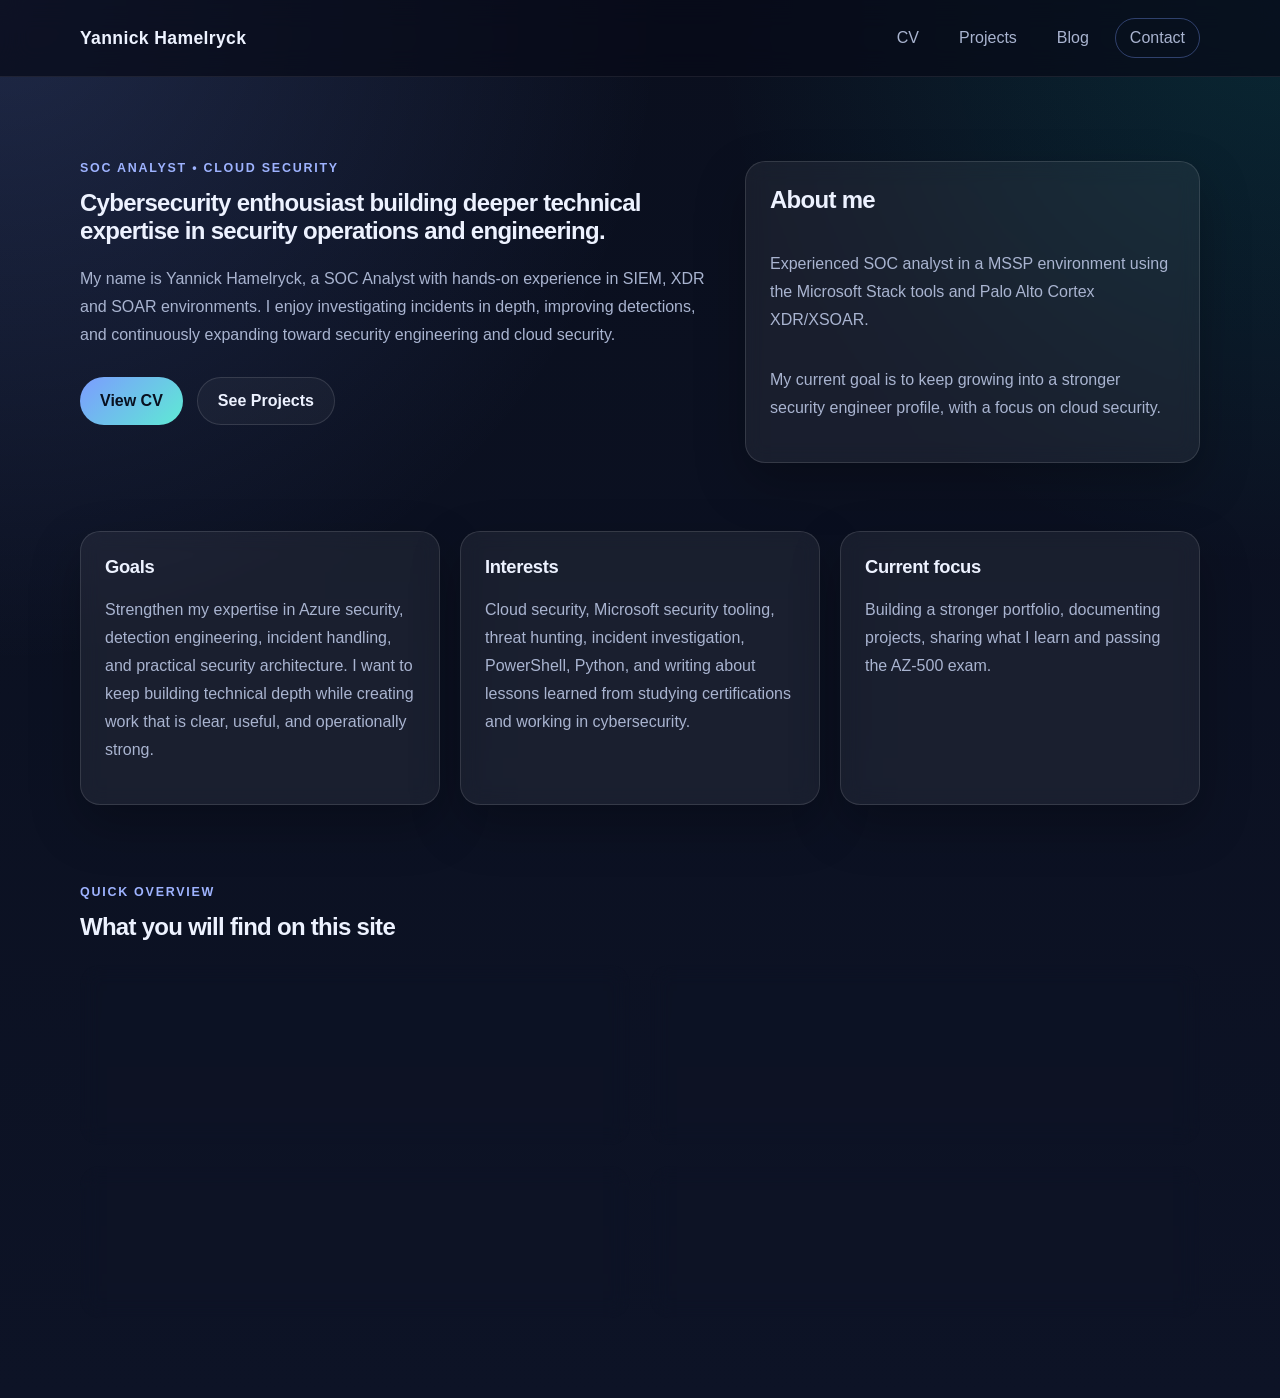
==== index.html @ 706dc0a4 "initial local portfolio version" ====
<!DOCTYPE html>
<html lang="en">
<head>
  <meta charset="UTF-8" />
  <meta name="viewport" content="width=device-width, initial-scale=1.0" />
  <title>Yannick Hamelryck | Cybersecurity Portfolio</title>
  <meta
    name="description"
    content="Portfolio website of Yannick Hamelryck - SOC Analyst focused on security engineering, cloud security, detection engineering and continuous growth in cybersecurity."
  />
  <link rel="stylesheet" href="style.css" />
  <link rel="apple-touch-icon" sizes="180x180" href="/apple-touch-icon.png">
  <link rel="icon" type="image/png" sizes="32x32" href="/favicon-32x32.png">
  <link rel="icon" type="image/png" sizes="16x16" href="/favicon-16x16.png">
  <link rel="manifest" href="/site.webmanifest">
</head>
<body>
  <header class="site-header">
    <div class="container nav-container">
      <a href="index.html" class="logo">Yannick Hamelryck</a>
      <nav class="nav">
        <a href="cv.html">CV</a>
        <a href="projects.html">Projects</a>
        <a href="blog.html">Blog</a>
        <a href="contact.html" class="nav-button">Contact</a>
      </nav>
    </div>
  </header>

  <main>
    <section class="hero">
      <div class="container hero-grid">
        <div>
          <p class="eyebrow">SOC Analyst • Cloud Security </p>
          <h2>Cybersecurity enthousiast building deeper technical expertise in security operations and engineering.</h2>
          <p class="hero-text">
            My name is Yannick Hamelryck, a SOC Analyst with hands-on experience in SIEM, XDR and SOAR environments.
            I enjoy investigating incidents in depth, improving detections, and continuously expanding toward
            security engineering and cloud security.
          </p>
          <div class="hero-actions">
            <a href="cv.html" class="btn btn-primary">View CV</a>
            <a href="projects.html" class="btn btn-secondary">See Projects</a>
          </div>
        </div>

        <div class="card intro-card">
          <h2>About me</h2>
          <p>
            Experienced SOC analyst in a MSSP environment using the Microsoft Stack tools and Palo Alto Cortex XDR/XSOAR.
          </p>
          <p>
            My current goal is to keep growing into a stronger security engineer profile, with a focus on
            cloud security.
          </p>
        </div>
      </div>
    </section>

    <section class="section">
      <div class="container section-grid">
        <article class="card">
          <h3>Goals</h3>
          <p>
            Strengthen my expertise in Azure security, detection engineering, incident handling,
            and practical security architecture. I want to keep building technical depth while creating work
            that is clear, useful, and operationally strong.
          </p>
        </article>

        <article class="card">
          <h3>Interests</h3>
          <p>
            Cloud security, Microsoft security tooling, threat hunting, incident investigation,
            PowerShell, Python, and writing about lessons learned from studying
            certifications and working in cybersecurity.
          </p>
        </article>

        <article class="card">
          <h3>Current focus</h3>
          <p>
            Building a stronger portfolio, documenting projects, sharing what I learn and passing the AZ-500 exam.
          </p>
        </article>
      </div>
    </section>

    <section class="section section-alt">
      <div class="container">
        <div class="section-heading">
          <p class="eyebrow">Quick overview</p>
          <h2>What you will find on this site</h2>
        </div>

        <div class="feature-grid">
          <article class="card">
            <h3>CV</h3>
            <p>Download my resume in PDF format and get a compact overview of my profile, experience and certifications.</p>
            <a href="cv.html" class="text-link">Open CV</a>
          </article>

          <article class="card">
            <h3>Projects</h3>
            <p>Read what I am working on or what I have finished and which technical topics I am actively exploring.</p>
            <a href="projects.html" class="text-link">Open Projects</a>
          </article>

          <article class="card">
            <h3>Blog</h3>
            <p>Short write-ups about certifications and Intrests.</p>
            <a href="blog.html" class="text-link">Open Blog</a>
          </article>

          <article class="card">
            <h3>Contact</h3>
            <p>Send a message for professional contact or networking.</p>
            <a href="contact.html" class="text-link">Open Contact</a>
          </article>
        </div>
      </div>
    </section>
  </main>
</body>
</html>
---- style.css ----
:root {
  --bg: #0b1020;
  --bg-soft: #121a30;
  --surface: rgba(255, 255, 255, 0.06);
  --surface-strong: rgba(255, 255, 255, 0.1);
  --border: rgba(255, 255, 255, 0.12);
  --text: #edf2ff;
  --muted: #a9b4d0;
  --accent: #7c9cff;
  --accent-strong: #9eb3ff;
  --shadow: 0 20px 50px rgba(0, 0, 0, 0.25);
  --radius: 20px;
  --max-width: 1120px;
}

* {
  box-sizing: border-box;
}

html {
  scroll-behavior: smooth;
}

body {
  margin: 0;
  font-family: Inter, Segoe UI, Arial, sans-serif;
  color: var(--text);
  background:
    radial-gradient(circle at top left, rgba(124, 156, 255, 0.18), transparent 35%),
    radial-gradient(circle at top right, rgba(0, 214, 201, 0.12), transparent 30%),
    linear-gradient(180deg, #0a0f1e 0%, #0d1326 100%);
  min-height: 100vh;
}

a {
  color: inherit;
  text-decoration: none;
}

.container {
  width: min(var(--max-width), calc(100% - 40px));
  margin: 0 auto;
}

.narrow {
  width: min(860px, calc(100% - 40px));
  margin: 0 auto;
}

.site-header {
  position: sticky;
  top: 0;
  z-index: 100;
  backdrop-filter: blur(14px);
  background: rgba(7, 11, 24, 0.72);
  border-bottom: 1px solid rgba(255, 255, 255, 0.08);
}

.nav-container {
  display: flex;
  align-items: center;
  justify-content: space-between;
  min-height: 76px;
  gap: 20px;
}

.logo {
  font-size: 1.1rem;
  font-weight: 700;
  letter-spacing: 0.02em;
}

.nav {
  display: flex;
  align-items: center;
  gap: 12px;
  flex-wrap: wrap;
}

.nav a {
  color: var(--muted);
  padding: 10px 14px;
  border-radius: 999px;
  transition: 0.2s ease;
}

.nav a:hover,
.nav a.active {
  color: var(--text);
  background: rgba(255, 255, 255, 0.08);
}

.nav-button {
  border: 1px solid rgba(124, 156, 255, 0.35);
}

.hero,
.page-hero {
  padding: 84px 0 56px;
}

.hero-grid {
  display: grid;
  grid-template-columns: 1.4fr 1fr;
  gap: 28px;
  align-items: stretch;
}

.eyebrow {
  color: var(--accent-strong);
  text-transform: uppercase;
  letter-spacing: 0.14em;
  font-size: 0.78rem;
  font-weight: 700;
  margin: 0 0 14px;
}

h1 {
  font-size: clamp(2.4rem, 5vw, 4.5rem);
  line-height: 1.06;
  margin: 0 0 20px;
  letter-spacing: -0.04em;
  max-width: 14ch;
}

h2 {
  margin-top: 0;
  font-size: 1.5rem;
  letter-spacing: -0.03em;
}

h3 {
  margin-top: 0;
  font-size: 1.15rem;
  letter-spacing: -0.02em;
}

.hero-text,
.page-text,
.card p,
.blog-post p,
.contact-note p {
  color: var(--muted);
  line-height: 1.75;
  font-size: 1rem;
}

.hero-actions {
  display: flex;
  gap: 14px;
  margin-top: 28px;
  flex-wrap: wrap;
}

.btn {
  display: inline-flex;
  align-items: center;
  justify-content: center;
  min-height: 48px;
  padding: 0 20px;
  border-radius: 999px;
  font-weight: 700;
  transition: transform 0.2s ease, opacity 0.2s ease, background 0.2s ease;
}

.btn:hover {
  transform: translateY(-1px);
}

.btn-primary {
  background: linear-gradient(135deg, var(--accent), #5eead4);
  color: #08101f;
}

.btn-secondary {
  border: 1px solid var(--border);
  background: rgba(255, 255, 255, 0.04);
  color: var(--text);
}

.section {
  padding: 12px 0 56px;
}

.section-alt {
  padding-top: 24px;
  padding-bottom: 80px;
}

.section-heading {
  margin-bottom: 24px;
}

.section-grid,
.feature-grid,
.blog-list {
  display: grid;
  gap: 20px;
}

.section-grid {
  grid-template-columns: repeat(3, 1fr);
}

.single-column {
  grid-template-columns: 1fr;
}

.feature-grid {
  grid-template-columns: repeat(2, 1fr);
}

.blog-list {
  grid-template-columns: 1fr;
}

.card {
  background: var(--surface);
  border: 1px solid var(--border);
  border-radius: var(--radius);
  padding: 24px;
  box-shadow: var(--shadow);
  backdrop-filter: blur(10px);
}

.intro-card {
  display: flex;
  flex-direction: column;
  justify-content: center;
}

.text-link {
  color: var(--accent-strong);
  font-weight: 600;
}

.cv-card,
.writing-card,
.contact-note {
  margin-top: 22px;
}

.post-label {
  margin: 0 0 10px;
  font-size: 0.75rem;
  font-weight: 700;
  text-transform: uppercase;
  letter-spacing: 0.12em;
  color: var(--accent-strong);
}

.contact-form {
  margin-top: 24px;
  display: grid;
  gap: 18px;
  background: var(--surface);
  border: 1px solid var(--border);
  border-radius: var(--radius);
  padding: 24px;
  box-shadow: var(--shadow);
}

.form-group {
  display: grid;
  gap: 8px;
}

label {
  font-weight: 600;
  color: var(--text);
}

input,
textarea {
  width: 100%;
  border: 1px solid var(--border);
  border-radius: 14px;
  padding: 14px 16px;
  font: inherit;
  color: var(--text);
  background: rgba(255, 255, 255, 0.05);
  outline: none;
}

input:focus,
textarea:focus {
  border-color: rgba(124, 156, 255, 0.75);
  box-shadow: 0 0 0 4px rgba(124, 156, 255, 0.12);
}

.page-main {
  padding-bottom: 60px;
}

@media (max-width: 900px) {
  .hero-grid,
  .section-grid,
  .feature-grid {
    grid-template-columns: 1fr;
  }

  .nav-container {
    align-items: flex-start;
    padding: 16px 0;
    flex-direction: column;
  }

  h1 {
    max-width: none;
  }
}

@media (max-width: 560px) {
  .container,
  .narrow {
    width: min(100% - 24px, var(--max-width));
  }

  .hero,
  .page-hero {
    padding-top: 60px;
  }

  .card,
  .contact-form {
    padding: 20px;
  }

  .nav {
    gap: 8px;
  }

  .nav a {
    padding: 9px 12px;
  }
}
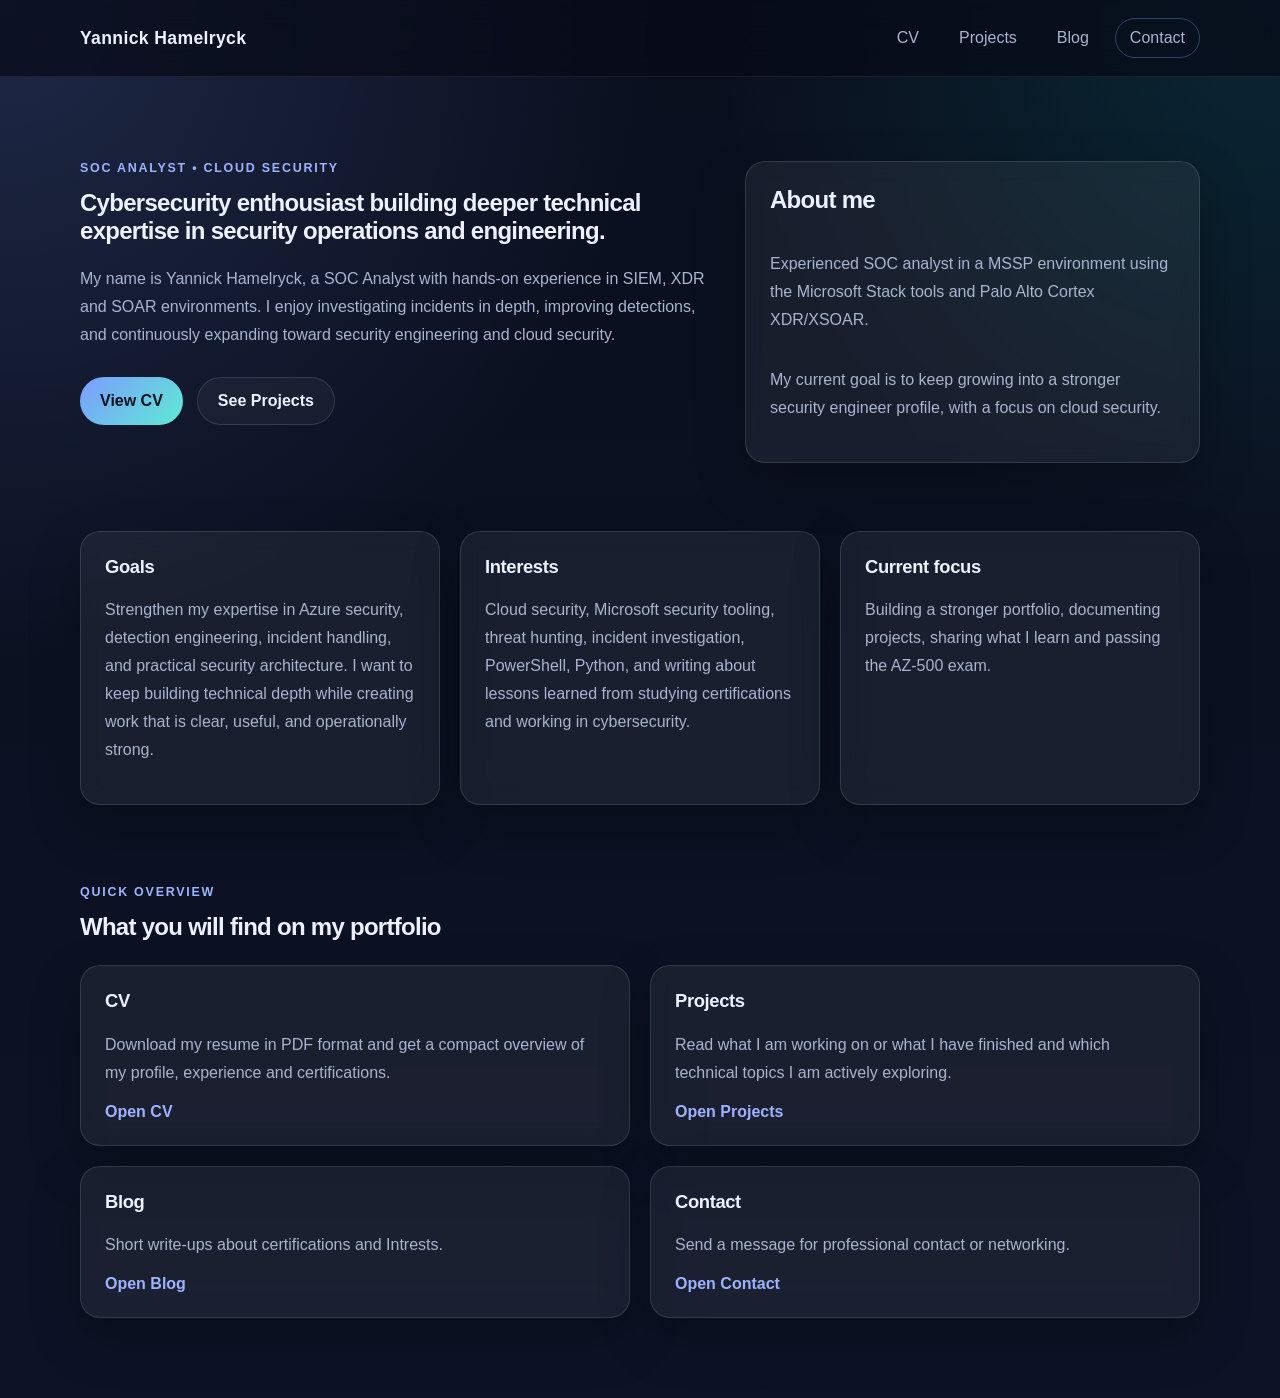
==== commit 36c32b69: "spelling mistakes" ====
--- a/index.html
+++ b/index.html
@@ -90,7 +90,7 @@
       <div class="container">
         <div class="section-heading">
           <p class="eyebrow">Quick overview</p>
-          <h2>What you will find on this site</h2>
+          <h2>What you will find on my portfolio</h2>
         </div>
 
         <div class="feature-grid">
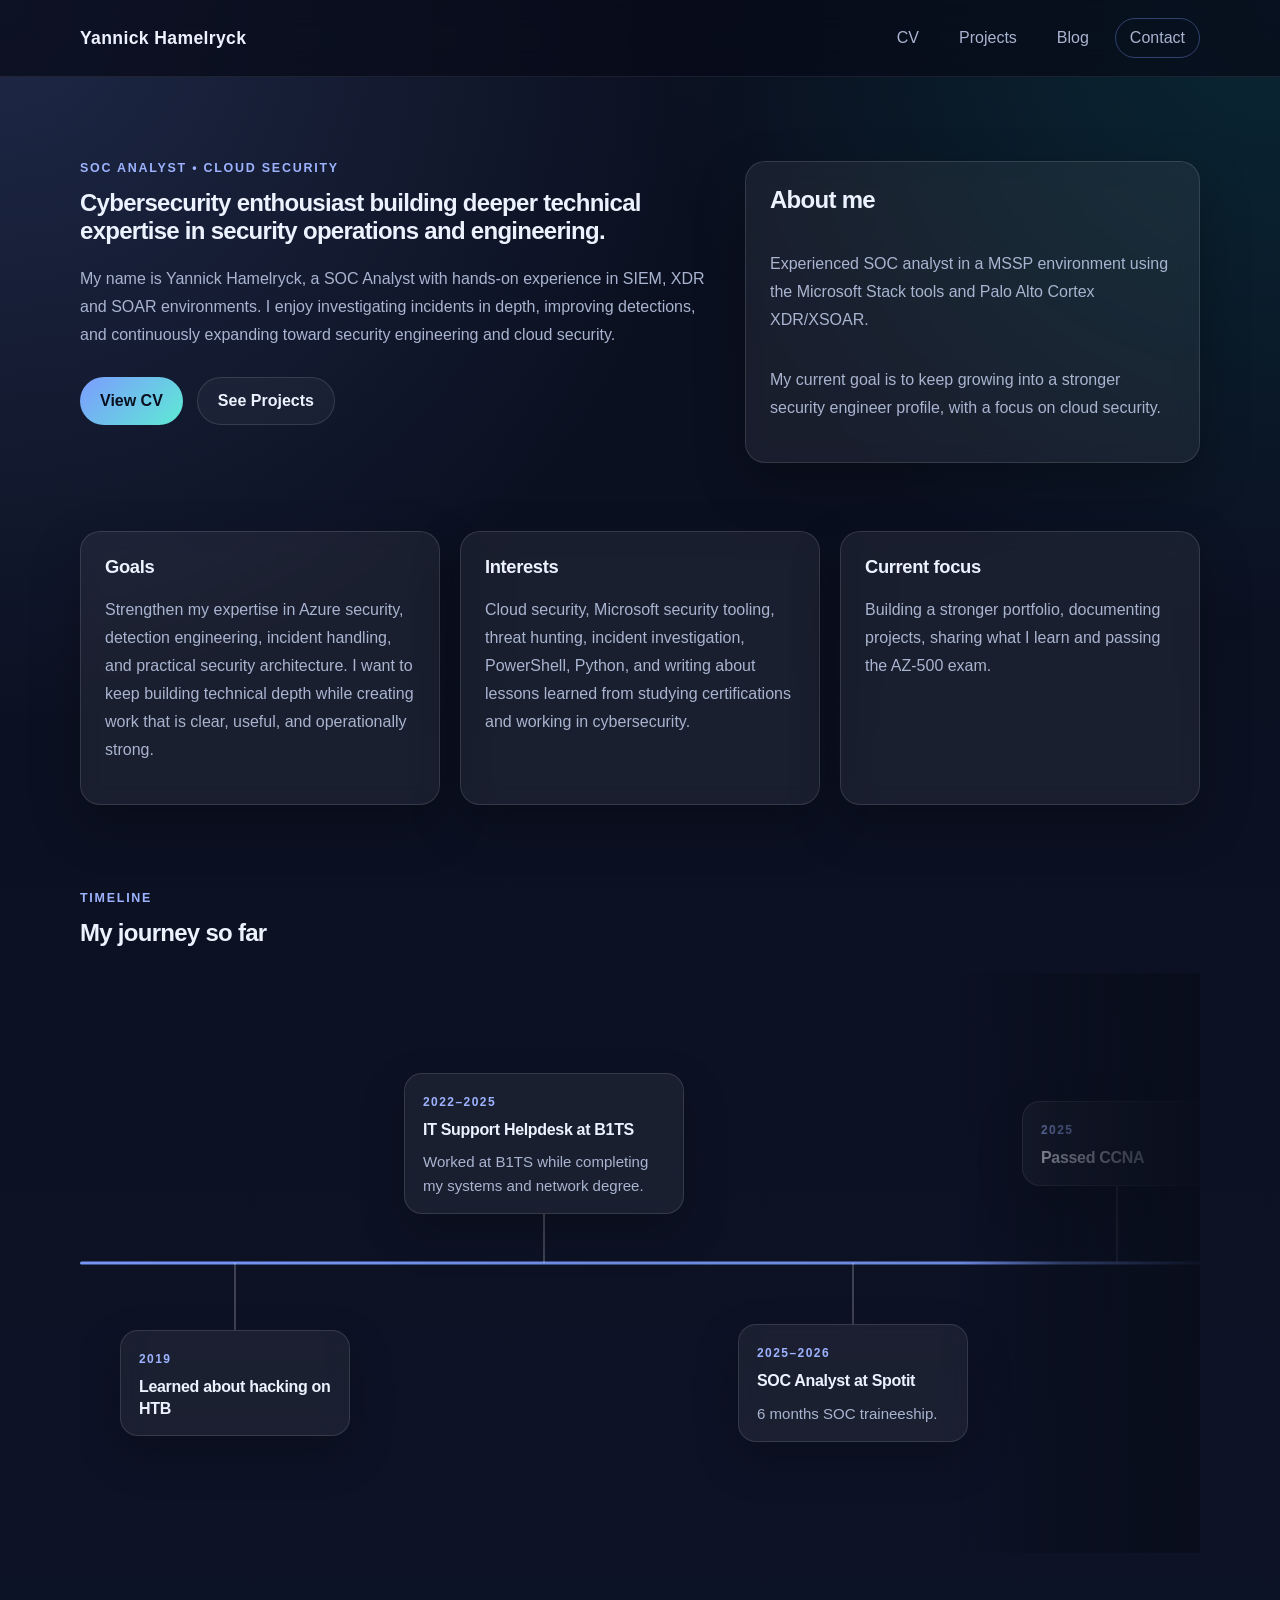
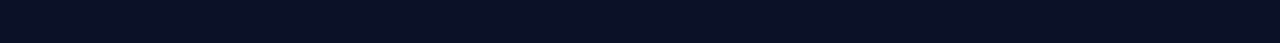
==== commit f1f79b8f: "Added timeline + modified Python script" ====
--- a/index.html
+++ b/index.html
@@ -14,6 +14,71 @@
   <link rel="icon" type="image/png" sizes="16x16" href="/favicon-16x16.png">
   <link rel="manifest" href="/site.webmanifest">
 </head>
+<script>
+document.addEventListener("DOMContentLoaded", () => {
+  const timeline = document.getElementById("timeline-scroll");
+  const timelineRow = document.querySelector(".timeline-row");
+  const timelineItems = document.querySelectorAll(".timeline-item");
+
+  if (!timeline || !timelineRow || !timelineItems.length) return;
+
+  let direction = 1;
+  let pause = false;
+
+  function updateTimelineStems() {
+    const rowRect = timelineRow.getBoundingClientRect();
+    const lineY = rowRect.top + (timelineRow.offsetHeight / 2);
+
+    timelineItems.forEach((item) => {
+      const box = item.querySelector(".timeline-box");
+      const stem = item.querySelector(".timeline-stem");
+      if (!box || !stem) return;
+
+      const itemRect = item.getBoundingClientRect();
+      const boxRect = box.getBoundingClientRect();
+
+      if (item.classList.contains("top")) {
+        const stemTop = (boxRect.bottom - itemRect.top);
+        const stemHeight = Math.max(0, lineY - boxRect.bottom);
+
+        stem.style.top = `${stemTop}px`;
+        stem.style.height = `${stemHeight}px`;
+      } else {
+        const stemTop = Math.max(0, lineY - itemRect.top);
+        const stemHeight = Math.max(0, boxRect.top - lineY);
+
+        stem.style.top = `${stemTop}px`;
+        stem.style.height = `${stemHeight}px`;
+      }
+    });
+  }
+
+  timeline.addEventListener("mouseenter", () => pause = true);
+  timeline.addEventListener("mouseleave", () => pause = false);
+
+  function animateTimeline() {
+    const maxScroll = timeline.scrollWidth - timeline.clientWidth;
+
+    if (!pause && maxScroll > 0) {
+      timeline.scrollLeft += 0.7 * direction;
+
+      if (timeline.scrollLeft >= maxScroll - 2) {
+        direction = -1;
+      } else if (timeline.scrollLeft <= 0) {
+        direction = 1;
+      }
+    }
+
+    requestAnimationFrame(animateTimeline);
+  }
+
+  updateTimelineStems();
+  window.addEventListener("resize", updateTimelineStems);
+  setTimeout(updateTimelineStems, 100);
+
+  animateTimeline();
+});
+</script>
 <body>
   <header class="site-header">
     <div class="container nav-container">
@@ -85,41 +150,111 @@
         </article>
       </div>
     </section>
-
-    <section class="section section-alt">
-      <div class="container">
-        <div class="section-heading">
-          <p class="eyebrow">Quick overview</p>
-          <h2>What you will find on my portfolio</h2>
-        </div>
-
-        <div class="feature-grid">
-          <article class="card">
-            <h3>CV</h3>
-            <p>Download my resume in PDF format and get a compact overview of my profile, experience and certifications.</p>
-            <a href="cv.html" class="text-link">Open CV</a>
-          </article>
-
-          <article class="card">
-            <h3>Projects</h3>
-            <p>Read what I am working on or what I have finished and which technical topics I am actively exploring.</p>
-            <a href="projects.html" class="text-link">Open Projects</a>
-          </article>
-
-          <article class="card">
-            <h3>Blog</h3>
-            <p>Short write-ups about certifications and Intrests.</p>
-            <a href="blog.html" class="text-link">Open Blog</a>
-          </article>
-
-          <article class="card">
-            <h3>Contact</h3>
-            <p>Send a message for professional contact or networking.</p>
-            <a href="contact.html" class="text-link">Open Contact</a>
-          </article>
+    <section class="section section-alt timeline-section">
+  <div class="container">
+    <div class="section-heading">
+      <p class="eyebrow">Timeline</p>
+      <h2>My journey so far</h2>
+    </div>
+
+    <div class="timeline-shell">
+      <div class="timeline-scroll" id="timeline-scroll">
+        <div class="timeline-row">
+          <div class="timeline-item bottom past">
+            <div class="timeline-box">
+              <span class="timeline-date">2019</span>
+              <h3>Learned about hacking on HTB</h3>
+            </div>
+            <span class="timeline-stem" aria-hidden="true"></span>
+          </div>
+
+          <div class="timeline-item top past large">
+            <div class="timeline-box">
+              <span class="timeline-date">2022–2025</span>
+              <h3>IT Support Helpdesk at B1TS</h3>
+              <p>Worked at B1TS while completing my systems and network degree.</p>
+            </div>
+            <span class="timeline-stem" aria-hidden="true"></span>
+          </div>
+
+          <div class="timeline-item bottom past">
+            <div class="timeline-box">
+              <span class="timeline-date">2025–2026</span>
+              <h3>SOC Analyst at Spotit</h3>
+              <p>6 months SOC traineeship.</p>
+            </div>
+            <span class="timeline-stem" aria-hidden="true"></span>
+          </div>
+
+          <div class="timeline-item top past small">
+            <div class="timeline-box">
+              <span class="timeline-date">2025</span>
+              <h3>Passed CCNA</h3>
+            </div>
+            <span class="timeline-stem" aria-hidden="true"></span>
+          </div>
+
+          <div class="timeline-item top past small">
+            <div class="timeline-box">
+              <span class="timeline-date">2025</span>
+              <h3>Passed Security+</h3>
+            </div>
+            <span class="timeline-stem" aria-hidden="true"></span>
+          </div>
+
+          <div class="timeline-item top past small">
+            <div class="timeline-box">
+              <span class="timeline-date">2026</span>
+              <h3>Passed SC-200</h3>
+            </div>
+            <span class="timeline-stem" aria-hidden="true"></span>
+          </div>
+
+          <div class="timeline-item bottom future small">
+            <div class="timeline-box">
+              <span class="timeline-date">Next</span>
+              <h3>Passing AZ-500</h3>
+            </div>
+            <span class="timeline-stem" aria-hidden="true"></span>
+          </div>
+          <div class="timeline-item bottom future small">
+            <div class="timeline-box">
+              <span class="timeline-date">Next</span>
+              <h3>??? job</h3>
+            </div>
+            <span class="timeline-stem" aria-hidden="true"></span>
+          </div>
+          <div class="timeline-item top future small">
+            <div class="timeline-box">
+              <span class="timeline-date">Later</span>
+              <h3>Passing SC-100</h3>
+            </div>
+            <span class="timeline-stem" aria-hidden="true"></span>
+          </div>
+
+          <div class="timeline-item bottom future">
+            <div class="timeline-box">
+              <span class="timeline-date">Future</span>
+              <h3>Cloud Security Engineer job</h3>
+            </div>
+            <span class="timeline-stem" aria-hidden="true"></span>
+          </div>
+
+          <div class="timeline-item top future goal">
+            <div class="timeline-box">
+              <span class="timeline-date">End Goal</span>
+              <h3>Cloud Security Architect job</h3>
+            </div>
+            <span class="timeline-stem" aria-hidden="true"></span>
+          </div>
         </div>
       </div>
-    </section>
+
+      <div class="timeline-right-fade"></div>
+    </div>
+  </div>
+</section>
+    
   </main>
 </body>
 </html>
--- a/style.css
+++ b/style.css
@@ -333,4 +333,185 @@
   .nav a {
     padding: 9px 12px;
   }
+}
+.timeline-section {
+  padding-top: 30px;
+  padding-bottom: 90px;
+}
+
+.timeline-shell {
+  position: relative;
+  margin-top: 26px;
+}
+
+.timeline-scroll {
+  overflow-x: auto;
+  overflow-y: hidden;
+  padding: 80px 0 80px;
+  scrollbar-width: thin;
+  scroll-behavior: smooth;
+}
+
+.timeline-scroll::-webkit-scrollbar {
+  height: 10px;
+}
+
+.timeline-scroll::-webkit-scrollbar-thumb {
+  background: rgba(255, 255, 255, 0.14);
+  border-radius: 999px;
+}
+
+.timeline-row {
+  position: relative;
+  display: flex;
+  align-items: center;
+  gap: 54px;
+  width: max-content;
+  min-width: 100%;
+  min-height: 420px;
+  padding: 0 220px 0 40px;
+}
+
+.timeline-row::before {
+  content: "";
+  position: absolute;
+  left: 0;
+  right: 120px;
+  top: 50%;
+  height: 3px;
+  transform: translateY(-50%);
+  background: linear-gradient(
+    90deg,
+    rgba(124, 156, 255, 0.95) 0%,
+    rgba(124, 156, 255, 0.7) 72%,
+    rgba(124, 156, 255, 0.08) 100%
+  );
+  border-radius: 999px;
+}
+
+.timeline-row::after {
+  content: "";
+  position: absolute;
+  right: 108px;
+  top: 50%;
+  transform: translateY(-50%);
+  border-left: 16px solid rgba(124, 156, 255, 0.7);
+  border-top: 9px solid transparent;
+  border-bottom: 9px solid transparent;
+}
+
+.timeline-right-fade {
+  position: absolute;
+  top: 0;
+  right: 0;
+  width: 240px;
+  height: 100%;
+  background: linear-gradient(
+    90deg,
+    rgba(9, 14, 28, 0) 0%,
+    rgba(9, 14, 28, 0.62) 42%,
+    rgba(9, 14, 28, 0.96) 100%
+  );
+  pointer-events: none;
+  z-index: 4;
+}
+
+.timeline-item {
+  position: relative;
+  width: 230px;
+  flex: 0 0 auto;
+  z-index: 2;
+}
+
+.timeline-item.small {
+  width: 190px;
+}
+
+.timeline-item.large {
+  width: 280px;
+}
+
+.timeline-box {
+  position: relative;
+  padding: 18px 18px 16px;
+  border-radius: 18px;
+  background: rgba(255, 255, 255, 0.06);
+  border: 1px solid rgba(255, 255, 255, 0.12);
+  box-shadow: 0 18px 45px rgba(0, 0, 0, 0.22);
+  backdrop-filter: blur(10px);
+  z-index: 2;
+}
+
+.timeline-item.top .timeline-box {
+  transform: translateY(-120px);
+}
+
+.timeline-item.bottom .timeline-box {
+  transform: translateY(120px);
+}
+
+.timeline-stem {
+  position: absolute;
+  left: 50%;
+  width: 2px;
+  transform: translateX(-50%);
+  background: rgba(255, 255, 255, 0.2);
+  z-index: 1;
+  pointer-events: none;
+}
+
+
+
+.timeline-date {
+  display: inline-block;
+  margin-bottom: 10px;
+  font-size: 0.75rem;
+  font-weight: 800;
+  letter-spacing: 0.12em;
+  text-transform: uppercase;
+  color: var(--accent-strong);
+}
+
+.timeline-box h3 {
+  margin: 0;
+  font-size: 1rem;
+  line-height: 1.35;
+}
+
+.timeline-box p {
+  margin: 10px 0 0;
+  color: var(--muted);
+  line-height: 1.55;
+  font-size: 0.94rem;
+}
+
+.timeline-item.future .timeline-box {
+  opacity: 0.42;
+  background: rgba(255, 255, 255, 0.03);
+  border-color: rgba(255, 255, 255, 0.08);
+}
+
+.timeline-item.future.goal .timeline-box {
+  opacity: 0.65;
+  border-color: rgba(124, 156, 255, 0.24);
+}
+
+@media (max-width: 900px) {
+  .timeline-row {
+    gap: 34px;
+    padding-right: 180px;
+    padding-left: 24px;
+  }
+
+  .timeline-item {
+    width: 210px;
+  }
+
+  .timeline-item.large {
+    width: 250px;
+  }
+
+  .timeline-item.small {
+    width: 180px;
+  }
 }
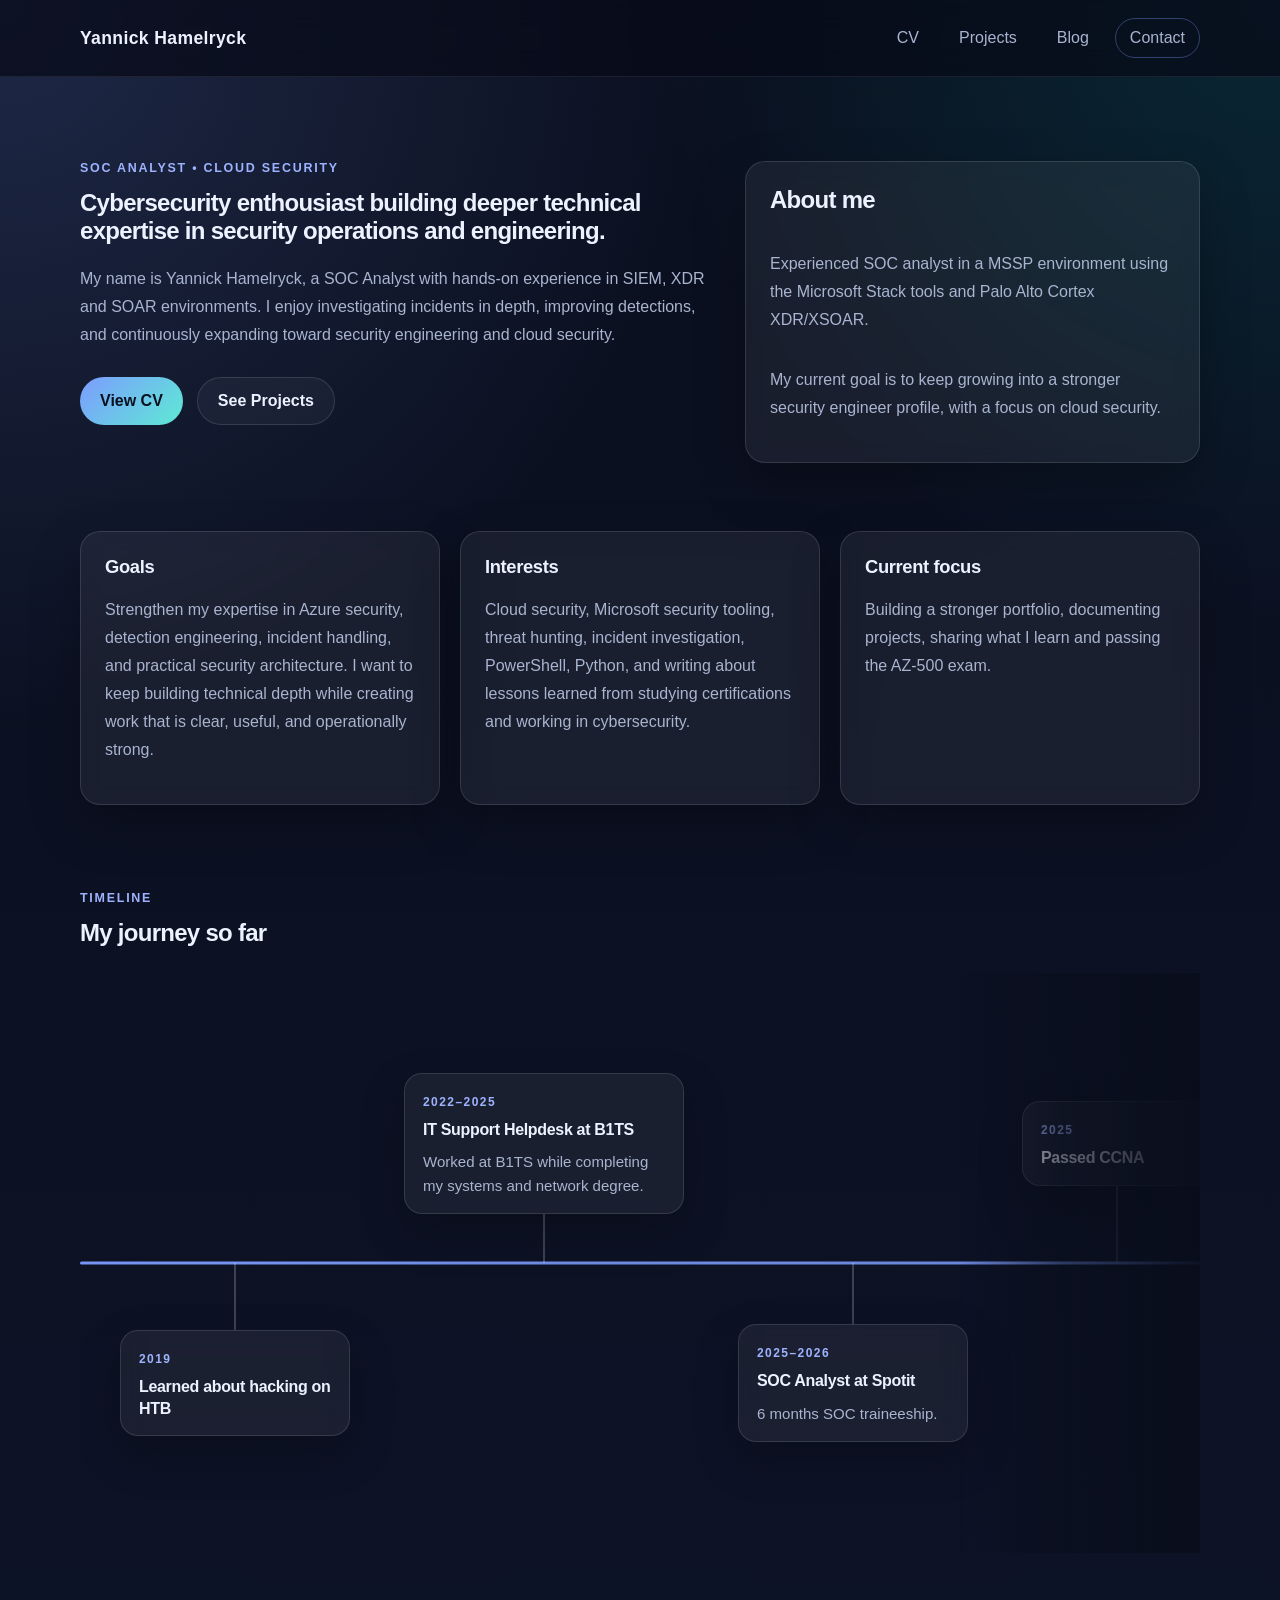
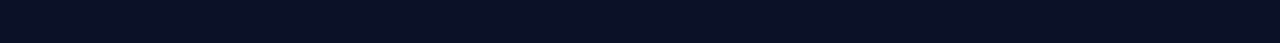
==== commit c47a77f1: "passed az-104" ====
--- a/index.html
+++ b/index.html
@@ -210,17 +210,18 @@
             <span class="timeline-stem" aria-hidden="true"></span>
           </div>
 
-          <div class="timeline-item bottom future small">
-            <div class="timeline-box">
-              <span class="timeline-date">Next</span>
-              <h3>Passing AZ-500</h3>
-            </div>
-            <span class="timeline-stem" aria-hidden="true"></span>
-          </div>
-          <div class="timeline-item bottom future small">
-            <div class="timeline-box">
-              <span class="timeline-date">Next</span>
-              <h3>??? job</h3>
+          <div class="timeline-item bottom past small">
+            <div class="timeline-box">
+              <span class="timeline-date">2026</span>
+              <h3>passed AZ-104</h3>
+            </div>
+            <span class="timeline-stem" aria-hidden="true"></span>
+          </div>
+          <div class="timeline-item bottom past small">
+            <div class="timeline-box">
+              <span class="timeline-date">2026 - present</span>
+              <h3>Cloud security consultant at NVISO</h3>
+              
             </div>
             <span class="timeline-stem" aria-hidden="true"></span>
           </div>
@@ -228,14 +229,6 @@
             <div class="timeline-box">
               <span class="timeline-date">Later</span>
               <h3>Passing SC-100</h3>
-            </div>
-            <span class="timeline-stem" aria-hidden="true"></span>
-          </div>
-
-          <div class="timeline-item bottom future">
-            <div class="timeline-box">
-              <span class="timeline-date">Future</span>
-              <h3>Cloud Security Engineer job</h3>
             </div>
             <span class="timeline-stem" aria-hidden="true"></span>
           </div>
--- a/style.css
+++ b/style.css
@@ -221,6 +221,30 @@
   padding: 24px;
   box-shadow: var(--shadow);
   backdrop-filter: blur(10px);
+}
+.project-status {
+  position: absolute;
+  top: 18px;
+  right: 20px;
+  font-size: 0.72rem;
+  font-weight: 700;
+  text-transform: uppercase;
+  letter-spacing: 0.08em;
+  padding: 5px 10px;
+  border-radius: 999px;
+  border: 1px solid transparent;
+}
+
+.project-status.finished {
+  color: #5eea9b;
+  background: rgba(94, 234, 155, 0.12);
+  border-color: rgba(94, 234, 155, 0.28);
+}
+
+.project-status.ongoing {
+  color: #d89a4d;
+  background: rgba(216, 154, 77, 0.12);
+  border-color: rgba(216, 154, 77, 0.28);
 }
 
 .intro-card {
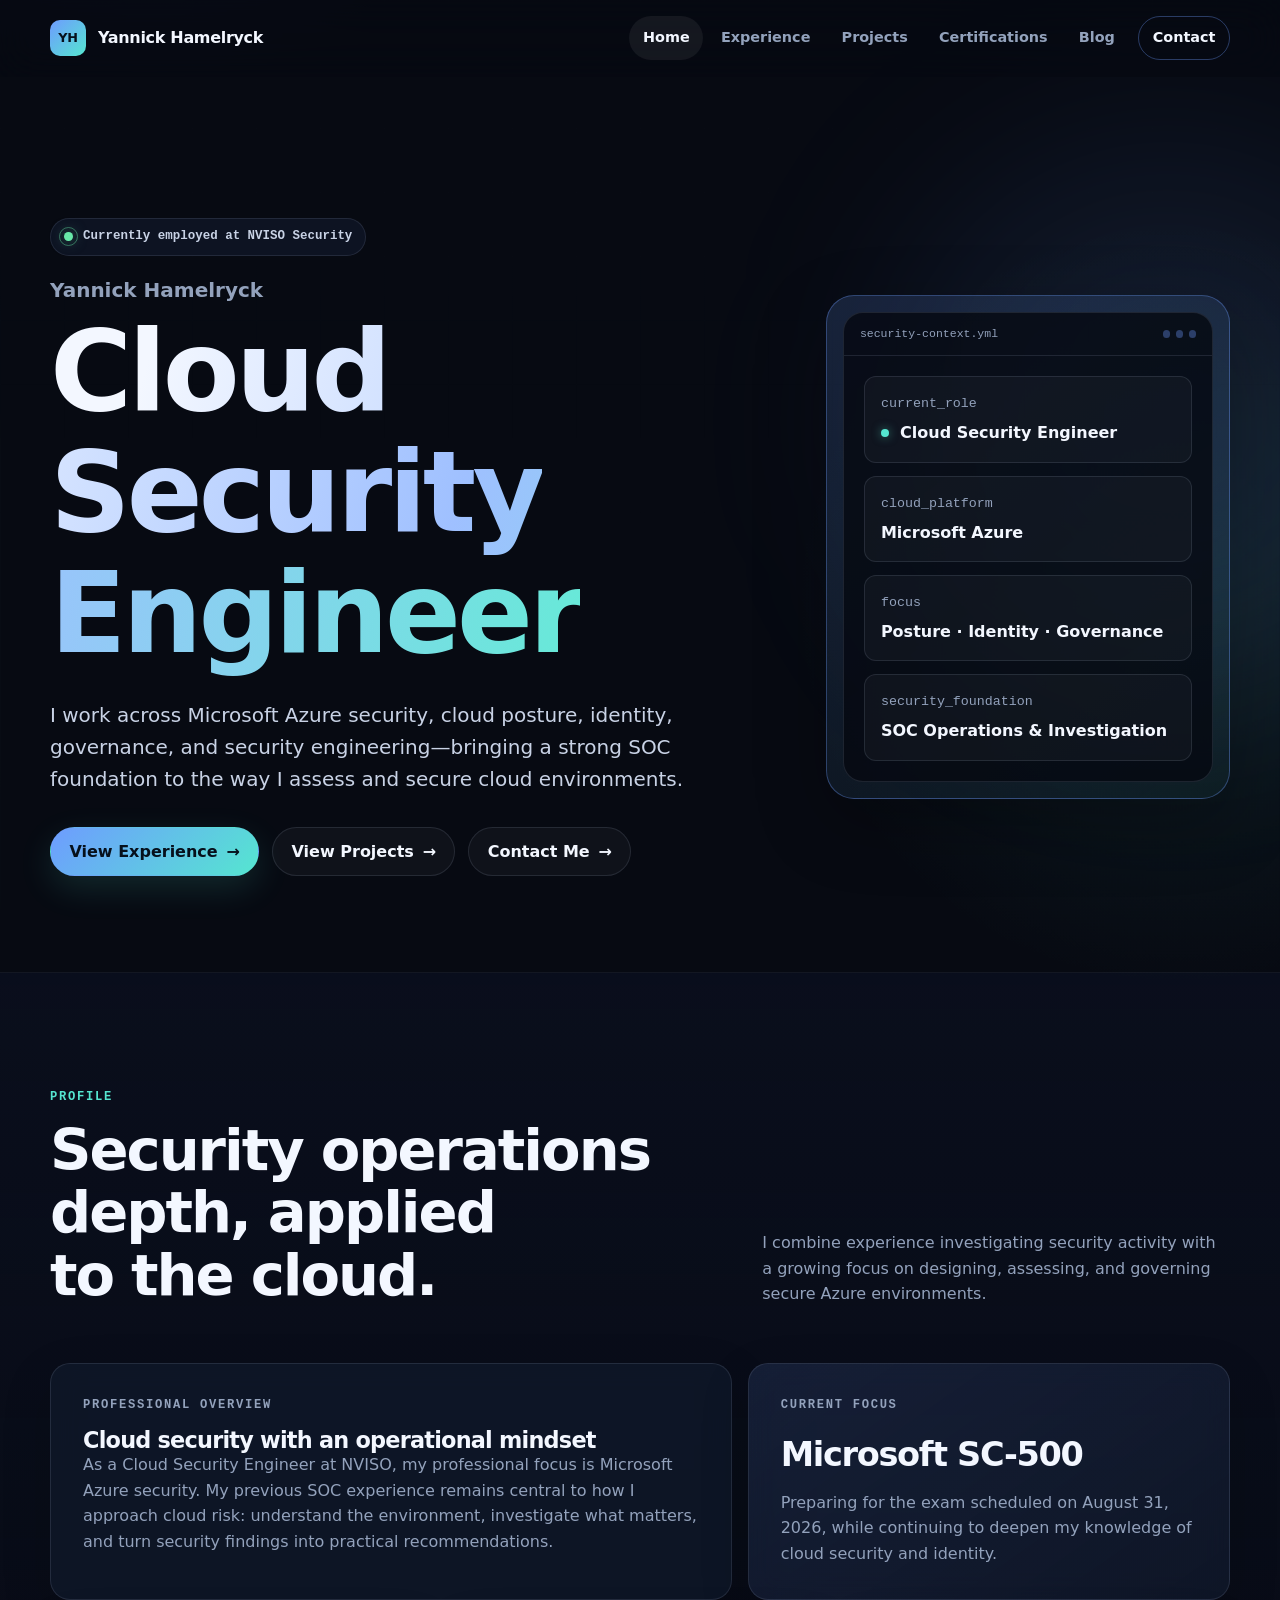
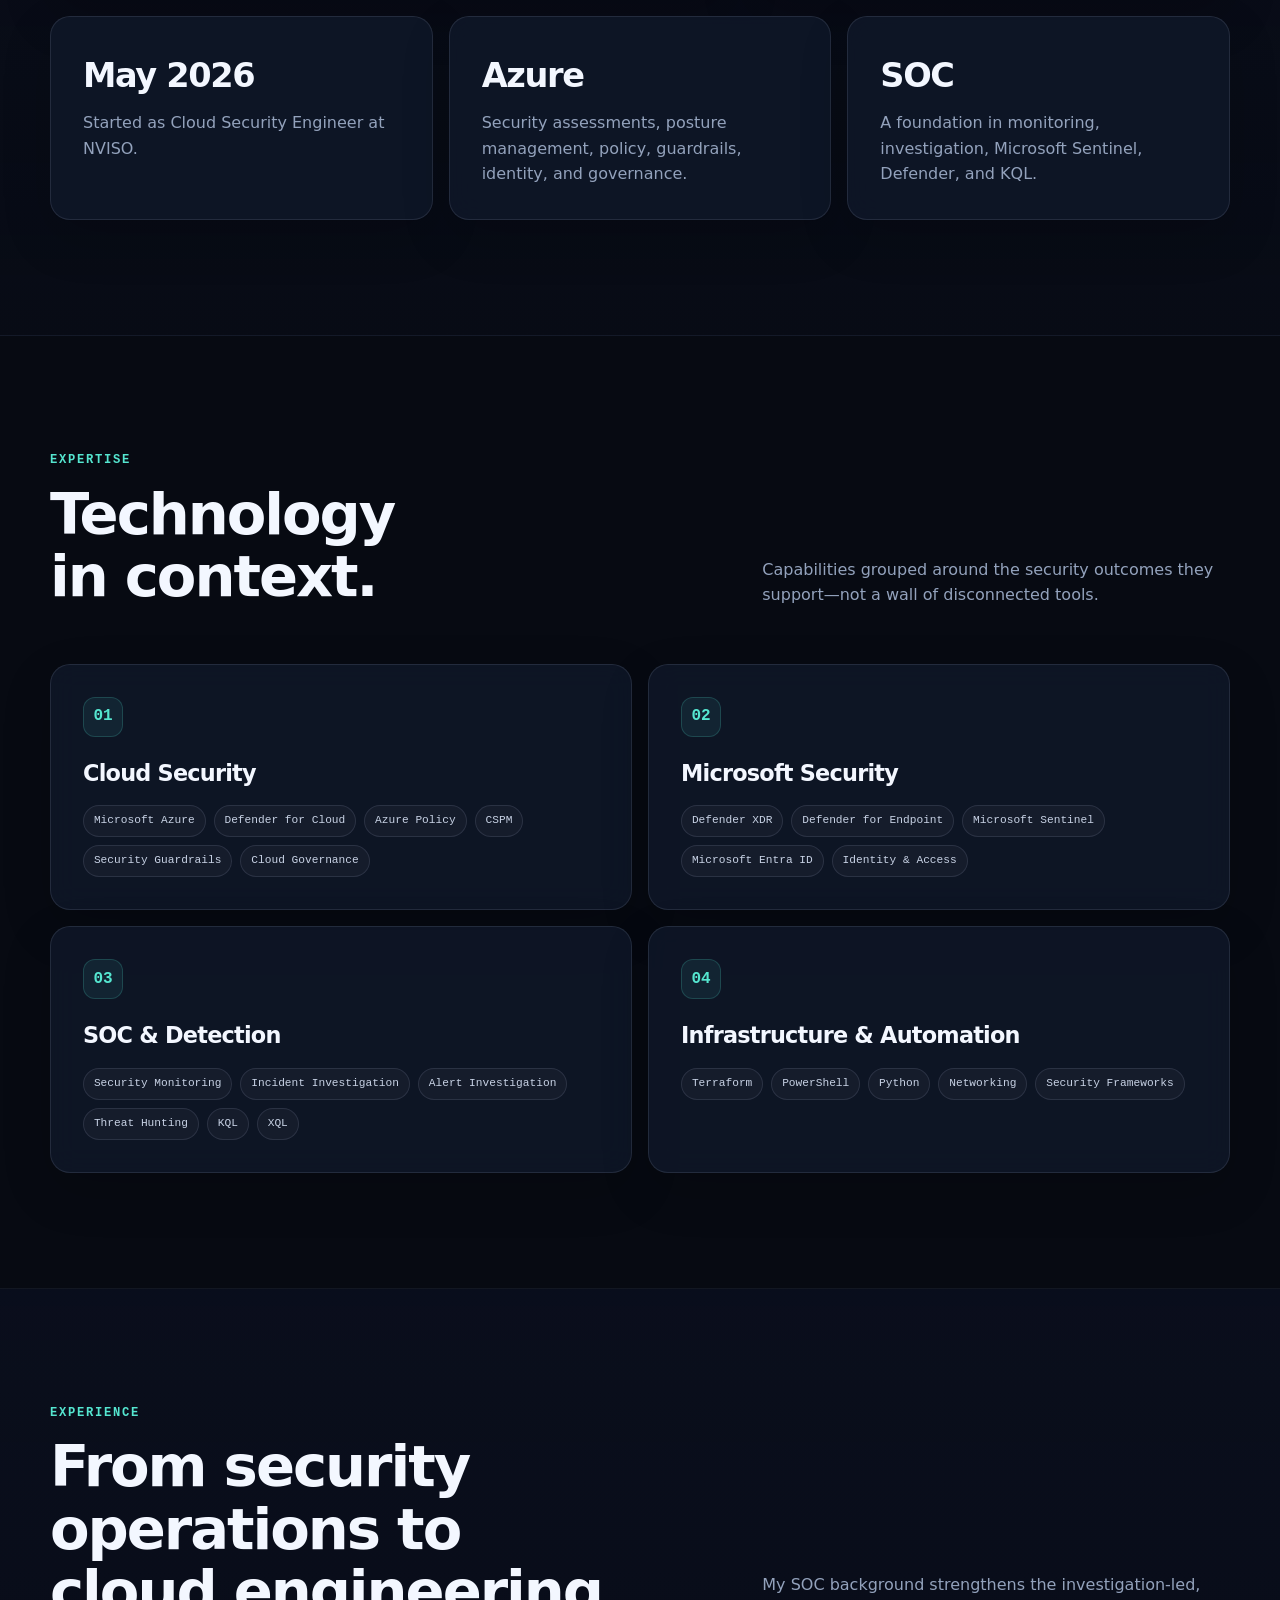
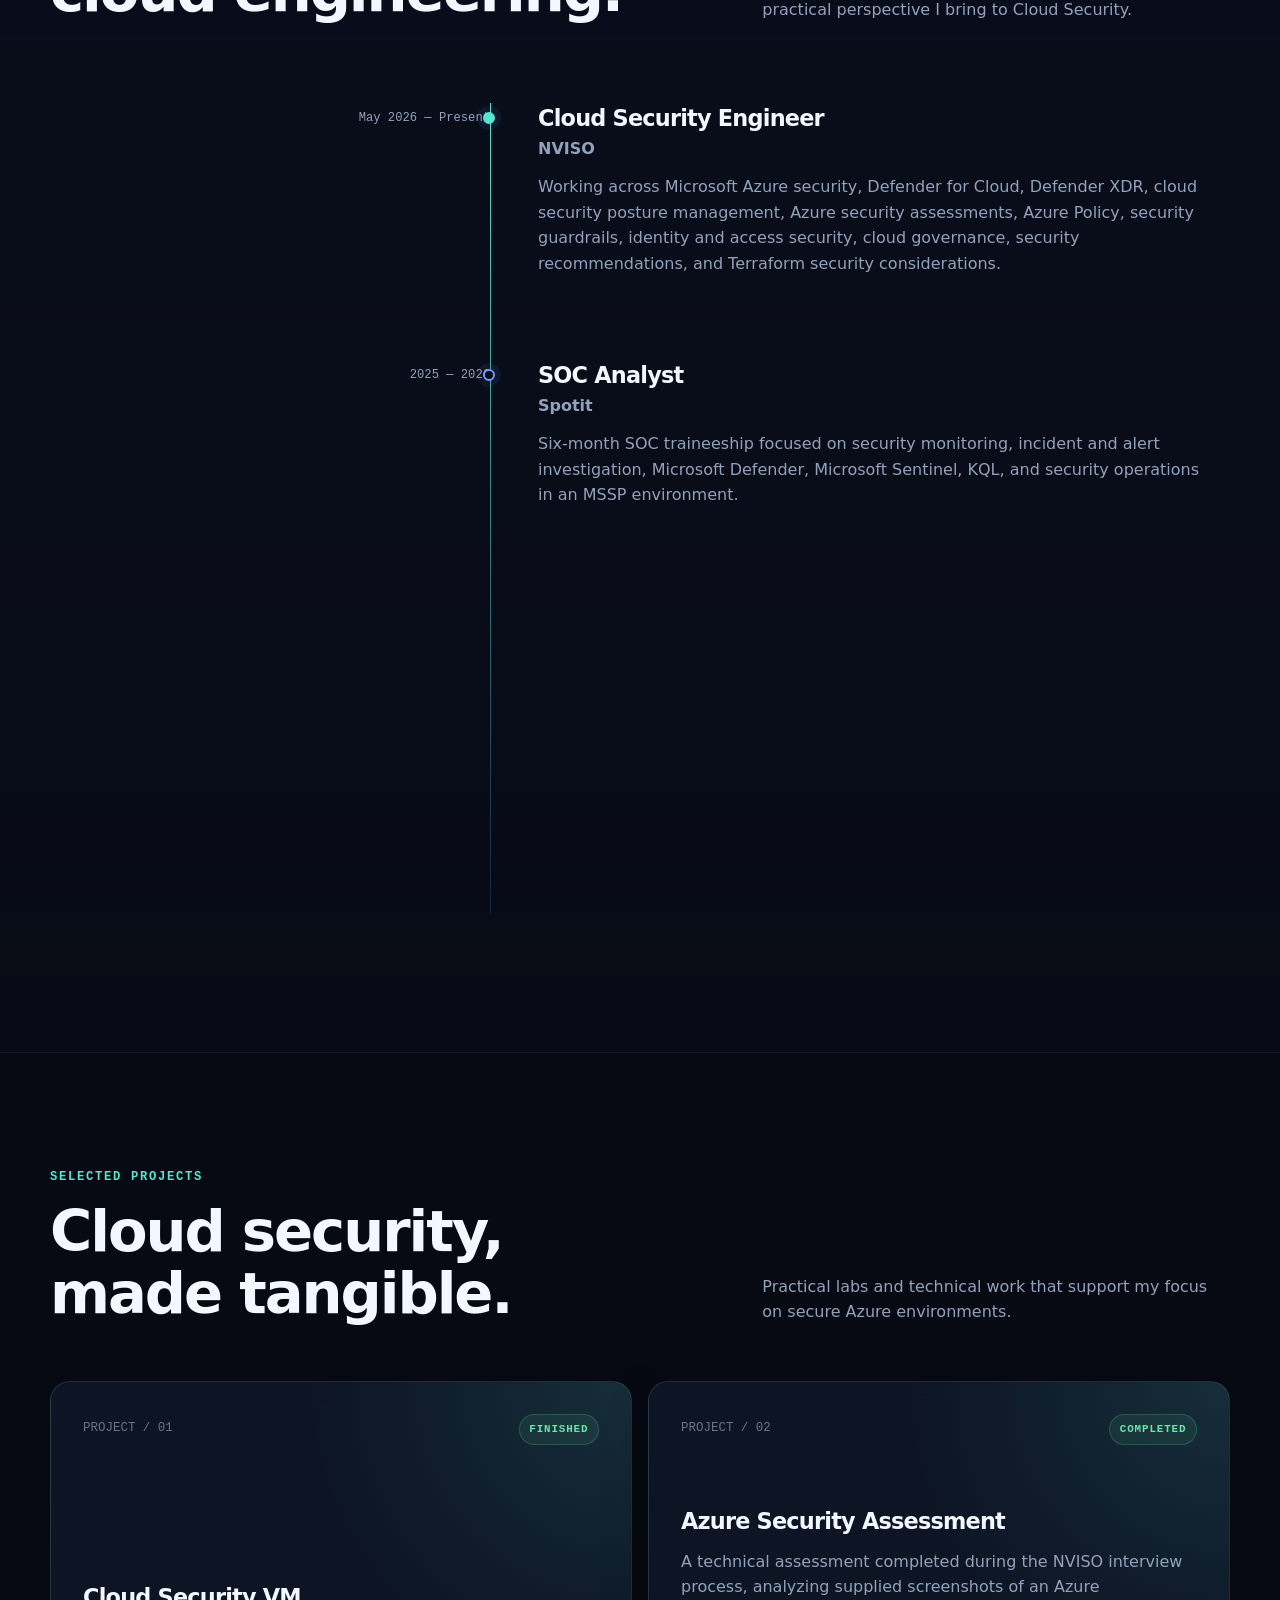
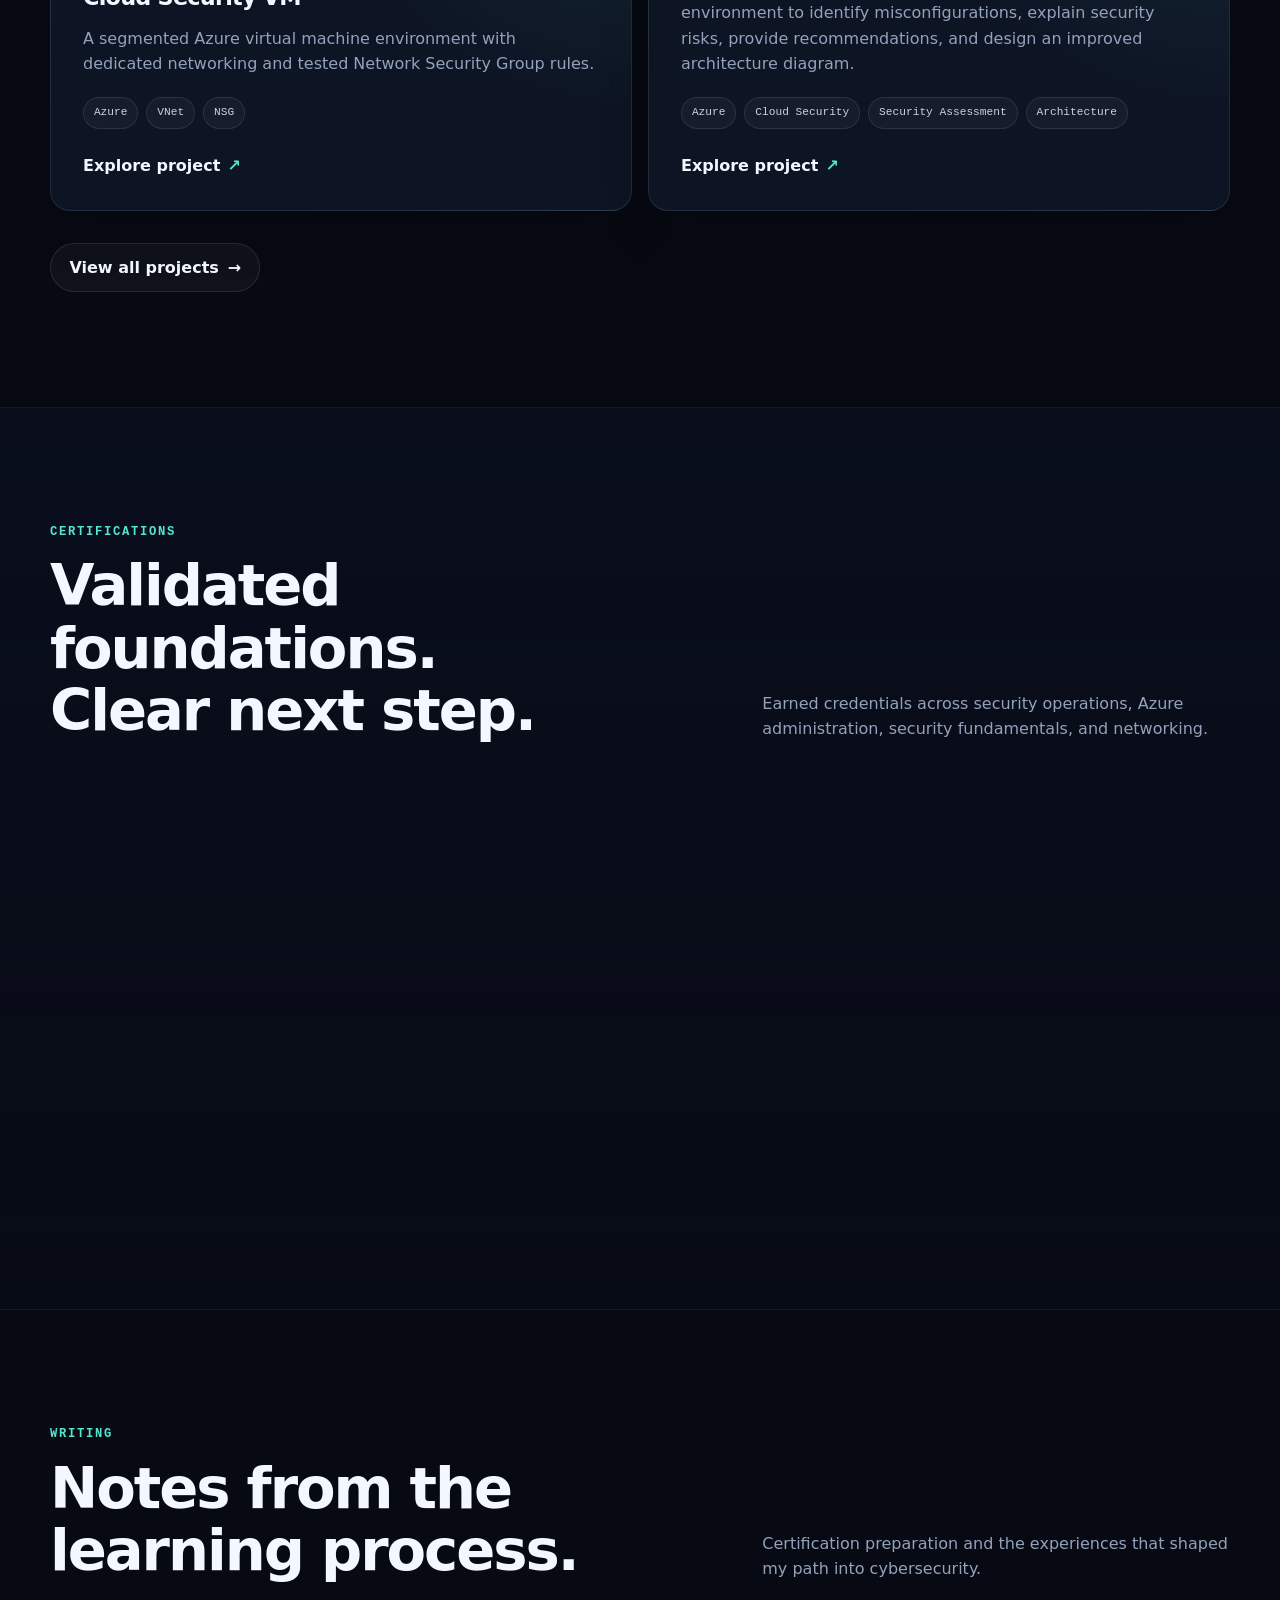
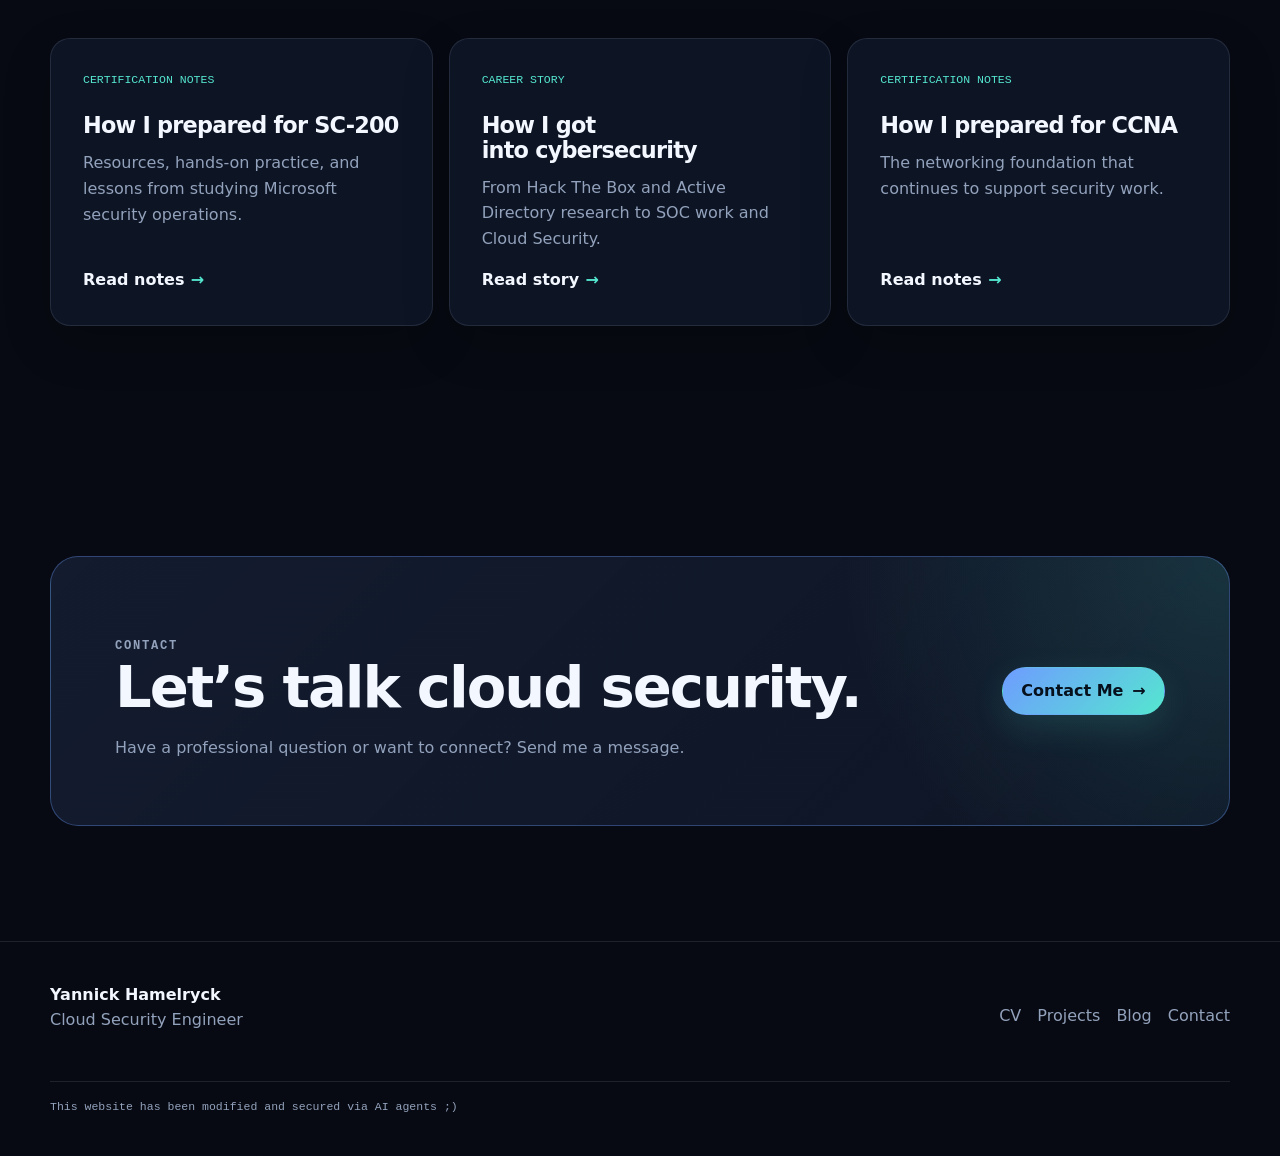
==== commit fffd36db: "Redesign portfolio and update cloud security profile" ====
--- a/index.html
+++ b/index.html
@@ -1,253 +1,129 @@
-<!DOCTYPE html>
+<!doctype html>
 <html lang="en">
 <head>
-  <meta charset="UTF-8" />
-  <meta name="viewport" content="width=device-width, initial-scale=1.0" />
-  <title>Yannick Hamelryck | Cybersecurity Portfolio</title>
-  <meta
-    name="description"
-    content="Portfolio website of Yannick Hamelryck - SOC Analyst focused on security engineering, cloud security, detection engineering and continuous growth in cybersecurity."
-  />
-  <link rel="stylesheet" href="style.css" />
+  <meta charset="utf-8">
+  <meta name="viewport" content="width=device-width, initial-scale=1">
+  <meta name="description" content="Yannick Hamelryck is a Cloud Security Engineer at NVISO working across Microsoft Azure security, cloud governance, identity, and security engineering.">
+  <meta name="theme-color" content="#070a12">
+  <title>Yannick Hamelryck | Cloud Security Engineer</title>
+  <link rel="stylesheet" href="style.css">
   <link rel="apple-touch-icon" sizes="180x180" href="/apple-touch-icon.png">
   <link rel="icon" type="image/png" sizes="32x32" href="/favicon-32x32.png">
   <link rel="icon" type="image/png" sizes="16x16" href="/favicon-16x16.png">
   <link rel="manifest" href="/site.webmanifest">
+  <script src="script.js" defer></script>
 </head>
-<script>
-document.addEventListener("DOMContentLoaded", () => {
-  const timeline = document.getElementById("timeline-scroll");
-  const timelineRow = document.querySelector(".timeline-row");
-  const timelineItems = document.querySelectorAll(".timeline-item");
-
-  if (!timeline || !timelineRow || !timelineItems.length) return;
-
-  let direction = 1;
-  let pause = false;
-
-  function updateTimelineStems() {
-    const rowRect = timelineRow.getBoundingClientRect();
-    const lineY = rowRect.top + (timelineRow.offsetHeight / 2);
-
-    timelineItems.forEach((item) => {
-      const box = item.querySelector(".timeline-box");
-      const stem = item.querySelector(".timeline-stem");
-      if (!box || !stem) return;
-
-      const itemRect = item.getBoundingClientRect();
-      const boxRect = box.getBoundingClientRect();
-
-      if (item.classList.contains("top")) {
-        const stemTop = (boxRect.bottom - itemRect.top);
-        const stemHeight = Math.max(0, lineY - boxRect.bottom);
-
-        stem.style.top = `${stemTop}px`;
-        stem.style.height = `${stemHeight}px`;
-      } else {
-        const stemTop = Math.max(0, lineY - itemRect.top);
-        const stemHeight = Math.max(0, boxRect.top - lineY);
-
-        stem.style.top = `${stemTop}px`;
-        stem.style.height = `${stemHeight}px`;
-      }
-    });
-  }
-
-  timeline.addEventListener("mouseenter", () => pause = true);
-  timeline.addEventListener("mouseleave", () => pause = false);
-
-  function animateTimeline() {
-    const maxScroll = timeline.scrollWidth - timeline.clientWidth;
-
-    if (!pause && maxScroll > 0) {
-      timeline.scrollLeft += 0.7 * direction;
-
-      if (timeline.scrollLeft >= maxScroll - 2) {
-        direction = -1;
-      } else if (timeline.scrollLeft <= 0) {
-        direction = 1;
-      }
-    }
-
-    requestAnimationFrame(animateTimeline);
-  }
-
-  updateTimelineStems();
-  window.addEventListener("resize", updateTimelineStems);
-  setTimeout(updateTimelineStems, 100);
-
-  animateTimeline();
-});
-</script>
 <body>
+  <a class="skip-link" href="#main-content">Skip to content</a>
   <header class="site-header">
     <div class="container nav-container">
-      <a href="index.html" class="logo">Yannick Hamelryck</a>
-      <nav class="nav">
-        <a href="cv.html">CV</a>
-        <a href="projects.html">Projects</a>
-        <a href="blog.html">Blog</a>
-        <a href="contact.html" class="nav-button">Contact</a>
+      <a class="brand" href="index.html" aria-label="Yannick Hamelryck, home"><span class="brand-mark" aria-hidden="true">YH</span><span class="brand-name">Yannick Hamelryck</span></a>
+      <button class="nav-toggle" type="button" aria-expanded="false" aria-controls="primary-navigation" aria-label="Toggle navigation"><span></span></button>
+      <nav class="primary-nav" id="primary-navigation" aria-label="Primary navigation">
+        <ul class="nav-list">
+          <li><a href="index.html" aria-current="page">Home</a></li><li><a href="#experience">Experience</a></li><li><a href="projects.html">Projects</a></li><li><a href="#certifications">Certifications</a></li><li><a href="blog.html">Blog</a></li><li><a class="nav-cta" href="contact.html">Contact</a></li>
+        </ul>
       </nav>
     </div>
   </header>
 
-  <main>
+  <main id="main-content">
     <section class="hero">
-      <div class="container hero-grid">
+      <div class="container hero-layout">
         <div>
-          <p class="eyebrow">SOC Analyst • Cloud Security </p>
-          <h2>Cybersecurity enthousiast building deeper technical expertise in security operations and engineering.</h2>
-          <p class="hero-text">
-            My name is Yannick Hamelryck, a SOC Analyst with hands-on experience in SIEM, XDR and SOAR environments.
-            I enjoy investigating incidents in depth, improving detections, and continuously expanding toward
-            security engineering and cloud security.
-          </p>
-          <div class="hero-actions">
-            <a href="cv.html" class="btn btn-primary">View CV</a>
-            <a href="projects.html" class="btn btn-secondary">See Projects</a>
+          <div class="status-badge"><span class="status-dot" aria-hidden="true"></span>Currently employed at NVISO Security</div>
+          <h1><span class="hero-name">Yannick Hamelryck</span><span class="gradient-text">Cloud Security Engineer</span></h1>
+          <p class="hero-copy">I work across Microsoft Azure security, cloud posture, identity, governance, and security engineering—bringing a strong SOC foundation to the way I assess and secure cloud environments.</p>
+          <div class="actions"><a class="button button-primary" href="#experience">View Experience</a><a class="button button-secondary" href="projects.html">View Projects</a><a class="button button-secondary" href="contact.html">Contact Me</a></div>
+        </div>
+        <aside class="hero-panel" aria-label="Professional focus overview">
+          <div class="panel-window">
+            <div class="panel-bar"><span>security-context.yml</span><span class="panel-dots" aria-hidden="true"><i></i><i></i><i></i></span></div>
+            <div class="panel-content">
+              <div class="signal-card"><small>current_role</small><strong class="signal-line">Cloud Security Engineer</strong></div>
+              <div class="signal-card"><small>cloud_platform</small><strong>Microsoft Azure</strong></div>
+              <div class="signal-card"><small>focus</small><strong>Posture · Identity · Governance</strong></div>
+              <div class="signal-card"><small>security_foundation</small><strong>SOC Operations &amp; Investigation</strong></div>
+            </div>
           </div>
-        </div>
+        </aside>
+      </div>
+    </section>
 
-        <div class="card intro-card">
-          <h2>About me</h2>
-          <p>
-            Experienced SOC analyst in a MSSP environment using the Microsoft Stack tools and Palo Alto Cortex XDR/XSOAR.
-          </p>
-          <p>
-            My current goal is to keep growing into a stronger security engineer profile, with a focus on
-            cloud security.
-          </p>
+    <section class="section section-tinted" id="about">
+      <div class="container">
+        <div class="section-heading reveal"><div><p class="eyebrow">Profile</p><h2>Security operations depth, applied to the cloud.</h2></div><p>I combine experience investigating security activity with a growing focus on designing, assessing, and governing secure Azure environments.</p></div>
+        <div class="bento-grid">
+          <article class="card profile-card reveal"><p class="kicker">Professional overview</p><h3>Cloud security with an operational mindset</h3><p>As a Cloud Security Engineer at NVISO, my professional focus is Microsoft Azure security. My previous SOC experience remains central to how I approach cloud risk: understand the environment, investigate what matters, and turn security findings into practical recommendations.</p></article>
+          <article class="card focus-card reveal"><p class="kicker">Current focus</p><span class="metric">Microsoft SC-500</span><p>Preparing for the exam scheduled on August 31, 2026, while continuing to deepen my knowledge of cloud security and identity.</p></article>
+          <article class="card mini-card reveal"><span class="metric">May 2026</span><p>Started as Cloud Security Engineer at NVISO.</p></article>
+          <article class="card mini-card reveal"><span class="metric">Azure</span><p>Security assessments, posture management, policy, guardrails, identity, and governance.</p></article>
+          <article class="card mini-card reveal"><span class="metric">SOC</span><p>A foundation in monitoring, investigation, Microsoft Sentinel, Defender, and KQL.</p></article>
         </div>
       </div>
     </section>
 
-    <section class="section">
-      <div class="container section-grid">
-        <article class="card">
-          <h3>Goals</h3>
-          <p>
-            Strengthen my expertise in Azure security, detection engineering, incident handling,
-            and practical security architecture. I want to keep building technical depth while creating work
-            that is clear, useful, and operationally strong.
-          </p>
-        </article>
-
-        <article class="card">
-          <h3>Interests</h3>
-          <p>
-            Cloud security, Microsoft security tooling, threat hunting, incident investigation,
-            PowerShell, Python, and writing about lessons learned from studying
-            certifications and working in cybersecurity.
-          </p>
-        </article>
-
-        <article class="card">
-          <h3>Current focus</h3>
-          <p>
-            Building a stronger portfolio, documenting projects, sharing what I learn and passing the AZ-500 exam.
-          </p>
-        </article>
+    <section class="section" id="expertise">
+      <div class="container">
+        <div class="section-heading reveal"><div><p class="eyebrow">Expertise</p><h2>Technology in context.</h2></div><p>Capabilities grouped around the security outcomes they support—not a wall of disconnected tools.</p></div>
+        <div class="skill-grid">
+          <article class="card skill-card reveal"><span class="skill-icon" aria-hidden="true">01</span><h3>Cloud Security</h3><div class="tags"><span class="tag">Microsoft Azure</span><span class="tag">Defender for Cloud</span><span class="tag">Azure Policy</span><span class="tag">CSPM</span><span class="tag">Security Guardrails</span><span class="tag">Cloud Governance</span></div></article>
+          <article class="card skill-card reveal"><span class="skill-icon" aria-hidden="true">02</span><h3>Microsoft Security</h3><div class="tags"><span class="tag">Defender XDR</span><span class="tag">Defender for Endpoint</span><span class="tag">Microsoft Sentinel</span><span class="tag">Microsoft Entra ID</span><span class="tag">Identity &amp; Access</span></div></article>
+          <article class="card skill-card reveal"><span class="skill-icon" aria-hidden="true">03</span><h3>SOC &amp; Detection</h3><div class="tags"><span class="tag">Security Monitoring</span><span class="tag">Incident Investigation</span><span class="tag">Alert Investigation</span><span class="tag">Threat Hunting</span><span class="tag">KQL</span><span class="tag">XQL</span></div></article>
+          <article class="card skill-card reveal"><span class="skill-icon" aria-hidden="true">04</span><h3>Infrastructure &amp; Automation</h3><div class="tags"><span class="tag">Terraform</span><span class="tag">PowerShell</span><span class="tag">Python</span><span class="tag">Networking</span><span class="tag">Security Frameworks</span></div></article>
+        </div>
       </div>
     </section>
-    <section class="section section-alt timeline-section">
-  <div class="container">
-    <div class="section-heading">
-      <p class="eyebrow">Timeline</p>
-      <h2>My journey so far</h2>
-    </div>
 
-    <div class="timeline-shell">
-      <div class="timeline-scroll" id="timeline-scroll">
-        <div class="timeline-row">
-          <div class="timeline-item bottom past">
-            <div class="timeline-box">
-              <span class="timeline-date">2019</span>
-              <h3>Learned about hacking on HTB</h3>
-            </div>
-            <span class="timeline-stem" aria-hidden="true"></span>
-          </div>
-
-          <div class="timeline-item top past large">
-            <div class="timeline-box">
-              <span class="timeline-date">2022–2025</span>
-              <h3>IT Support Helpdesk at B1TS</h3>
-              <p>Worked at B1TS while completing my systems and network degree.</p>
-            </div>
-            <span class="timeline-stem" aria-hidden="true"></span>
-          </div>
-
-          <div class="timeline-item bottom past">
-            <div class="timeline-box">
-              <span class="timeline-date">2025–2026</span>
-              <h3>SOC Analyst at Spotit</h3>
-              <p>6 months SOC traineeship.</p>
-            </div>
-            <span class="timeline-stem" aria-hidden="true"></span>
-          </div>
-
-          <div class="timeline-item top past small">
-            <div class="timeline-box">
-              <span class="timeline-date">2025</span>
-              <h3>Passed CCNA</h3>
-            </div>
-            <span class="timeline-stem" aria-hidden="true"></span>
-          </div>
-
-          <div class="timeline-item top past small">
-            <div class="timeline-box">
-              <span class="timeline-date">2025</span>
-              <h3>Passed Security+</h3>
-            </div>
-            <span class="timeline-stem" aria-hidden="true"></span>
-          </div>
-
-          <div class="timeline-item top past small">
-            <div class="timeline-box">
-              <span class="timeline-date">2026</span>
-              <h3>Passed SC-200</h3>
-            </div>
-            <span class="timeline-stem" aria-hidden="true"></span>
-          </div>
-
-          <div class="timeline-item bottom past small">
-            <div class="timeline-box">
-              <span class="timeline-date">2026</span>
-              <h3>passed AZ-104</h3>
-            </div>
-            <span class="timeline-stem" aria-hidden="true"></span>
-          </div>
-          <div class="timeline-item bottom past small">
-            <div class="timeline-box">
-              <span class="timeline-date">2026 - present</span>
-              <h3>Cloud security consultant at NVISO</h3>
-              
-            </div>
-            <span class="timeline-stem" aria-hidden="true"></span>
-          </div>
-          <div class="timeline-item top future small">
-            <div class="timeline-box">
-              <span class="timeline-date">Later</span>
-              <h3>Passing SC-100</h3>
-            </div>
-            <span class="timeline-stem" aria-hidden="true"></span>
-          </div>
-
-          <div class="timeline-item top future goal">
-            <div class="timeline-box">
-              <span class="timeline-date">End Goal</span>
-              <h3>Cloud Security Architect job</h3>
-            </div>
-            <span class="timeline-stem" aria-hidden="true"></span>
-          </div>
+    <section class="section section-tinted" id="experience">
+      <div class="container">
+        <div class="section-heading reveal"><div><p class="eyebrow">Experience</p><h2>From security operations to cloud engineering.</h2></div><p>My SOC background strengthens the investigation-led, practical perspective I bring to Cloud Security.</p></div>
+        <div class="experience-list">
+          <article class="experience-item current reveal"><time class="experience-date" datetime="2026-05">May 2026 — Present</time><div class="experience-content"><h3>Cloud Security Engineer</h3><p class="experience-company">NVISO</p><p>Working across Microsoft Azure security, Defender for Cloud, Defender XDR, cloud security posture management, Azure security assessments, Azure Policy, security guardrails, identity and access security, cloud governance, security recommendations, and Terraform security considerations.</p></div></article>
+          <article class="experience-item reveal"><span class="experience-date">2025 — 2026</span><div class="experience-content"><h3>SOC Analyst</h3><p class="experience-company">Spotit</p><p>Six-month SOC traineeship focused on security monitoring, incident and alert investigation, Microsoft Defender, Microsoft Sentinel, KQL, and security operations in an MSSP environment.</p></div></article>
+          <article class="experience-item reveal"><span class="experience-date">2022 — 2025</span><div class="experience-content"><h3>IT Support Helpdesk</h3><p class="experience-company">B1TS</p><p>Worked at B1TS while completing my systems and networks degree.</p></div></article>
+          <article class="experience-item reveal"><time class="experience-date" datetime="2019">2019</time><div class="experience-content"><h3>First steps in cybersecurity</h3><p class="experience-company">Hack The Box</p><p>Discovered hands-on security learning through Hack The Box, beginning the path toward offensive and defensive security.</p></div></article>
         </div>
       </div>
+    </section>
 
-      <div class="timeline-right-fade"></div>
-    </div>
-  </div>
-</section>
-    
+    <section class="section" id="projects">
+      <div class="container">
+        <div class="section-heading reveal"><div><p class="eyebrow">Selected projects</p><h2>Cloud security, made tangible.</h2></div><p>Practical labs and technical work that support my focus on secure Azure environments.</p></div>
+        <div class="project-grid">
+          <article class="card project-card featured reveal"><div class="project-topline"><span class="project-number">PROJECT / 01</span><span class="project-status">Finished</span></div><div class="project-body"><h3>Cloud Security VM</h3><p>A segmented Azure virtual machine environment with dedicated networking and tested Network Security Group rules.</p><div class="tags"><span class="tag">Azure</span><span class="tag">VNet</span><span class="tag">NSG</span></div><a class="project-link" href="projects.html#cloud-security-vm">Explore project</a></div></article>
+          <article class="card project-card featured reveal"><div class="project-topline"><span class="project-number">PROJECT / 02</span><span class="project-status">Completed</span></div><div class="project-body"><h3>Azure Security Assessment</h3><p>A technical assessment completed during the NVISO interview process, analyzing supplied screenshots of an Azure environment to identify misconfigurations, explain security risks, provide recommendations, and design an improved architecture diagram.</p><div class="tags"><span class="tag">Azure</span><span class="tag">Cloud Security</span><span class="tag">Security Assessment</span><span class="tag">Architecture</span></div><a class="project-link" href="projects.html#azure-security-assessment">Explore project</a></div></article>
+        </div>
+        <div class="actions"><a class="button button-secondary" href="projects.html">View all projects</a></div>
+      </div>
+    </section>
+
+    <section class="section section-tinted" id="certifications">
+      <div class="container">
+        <div class="section-heading reveal"><div><p class="eyebrow">Certifications</p><h2>Validated foundations. Clear next step.</h2></div><p>Earned credentials across security operations, Azure administration, security fundamentals, and networking.</p></div>
+        <div class="cert-grid">
+          <article class="card cert-card reveal"><span class="cert-code">COMPTIA</span><h3>Security+</h3><small>Earned · 2025</small></article>
+          <article class="card cert-card reveal"><span class="cert-code">CISCO</span><h3>CCNA</h3><small>Earned · 2025</small></article>
+          <article class="card cert-card reveal"><span class="cert-code">MICROSOFT</span><h3>SC-200</h3><small>Earned · 2026</small></article>
+          <article class="card cert-card reveal"><span class="cert-code">MICROSOFT</span><h3>AZ-104</h3><small>Earned · 2026</small></article>
+          <article class="card cert-card cert-focus reveal"><span class="cert-code">CURRENT FOCUS</span><h3>Microsoft SC-500</h3><small>Exam scheduled for August 31, 2026</small></article>
+        </div>
+      </div>
+    </section>
+
+    <section class="section" id="writing">
+      <div class="container"><div class="section-heading reveal"><div><p class="eyebrow">Writing</p><h2>Notes from the learning process.</h2></div><p>Certification preparation and the experiences that shaped my path into cybersecurity.</p></div>
+        <div class="article-grid">
+          <article class="card article-card reveal"><span class="meta">CERTIFICATION NOTES</span><h3>How I prepared for SC-200</h3><p>Resources, hands-on practice, and lessons from studying Microsoft security operations.</p><a class="text-link" href="blog.html#sc-200">Read notes</a></article>
+          <article class="card article-card reveal"><span class="meta">CAREER STORY</span><h3>How I got into cybersecurity</h3><p>From Hack The Box and Active Directory research to SOC work and Cloud Security.</p><a class="text-link" href="blog.html#career-story">Read story</a></article>
+          <article class="card article-card reveal"><span class="meta">CERTIFICATION NOTES</span><h3>How I prepared for CCNA</h3><p>The networking foundation that continues to support security work.</p><a class="text-link" href="blog.html#ccna">Read notes</a></article>
+        </div>
+      </div>
+    </section>
+
+    <section class="section"><div class="container"><div class="cta-panel reveal"><div><p class="eyebrow">Contact</p><h2>Let’s talk cloud security.</h2><p>Have a professional question or want to connect? Send me a message.</p></div><a class="button button-primary" href="contact.html">Contact Me</a></div></div></section>
   </main>
+
+  <footer class="site-footer"><div class="container footer-grid"><div><a class="footer-brand" href="index.html">Yannick Hamelryck</a><p>Cloud Security Engineer</p></div><nav class="footer-links" aria-label="Footer navigation"><a href="cv.html">CV</a><a href="projects.html">Projects</a><a href="blog.html">Blog</a><a href="contact.html">Contact</a></nav><p class="ai-note">This website has been modified and secured via AI agents ;)</p></div></footer>
 </body>
-</html>+</html>
--- a/style.css
+++ b/style.css
@@ -1,541 +1,37 @@
-:root {
-  --bg: #0b1020;
-  --bg-soft: #121a30;
-  --surface: rgba(255, 255, 255, 0.06);
-  --surface-strong: rgba(255, 255, 255, 0.1);
-  --border: rgba(255, 255, 255, 0.12);
-  --text: #edf2ff;
-  --muted: #a9b4d0;
-  --accent: #7c9cff;
-  --accent-strong: #9eb3ff;
-  --shadow: 0 20px 50px rgba(0, 0, 0, 0.25);
-  --radius: 20px;
-  --max-width: 1120px;
-}
-
-* {
-  box-sizing: border-box;
-}
-
-html {
-  scroll-behavior: smooth;
-}
-
-body {
-  margin: 0;
-  font-family: Inter, Segoe UI, Arial, sans-serif;
-  color: var(--text);
-  background:
-    radial-gradient(circle at top left, rgba(124, 156, 255, 0.18), transparent 35%),
-    radial-gradient(circle at top right, rgba(0, 214, 201, 0.12), transparent 30%),
-    linear-gradient(180deg, #0a0f1e 0%, #0d1326 100%);
-  min-height: 100vh;
-}
-
-a {
-  color: inherit;
-  text-decoration: none;
-}
-
-.container {
-  width: min(var(--max-width), calc(100% - 40px));
-  margin: 0 auto;
-}
-
-.narrow {
-  width: min(860px, calc(100% - 40px));
-  margin: 0 auto;
-}
-
-.site-header {
-  position: sticky;
-  top: 0;
-  z-index: 100;
-  backdrop-filter: blur(14px);
-  background: rgba(7, 11, 24, 0.72);
-  border-bottom: 1px solid rgba(255, 255, 255, 0.08);
-}
-
-.nav-container {
-  display: flex;
-  align-items: center;
-  justify-content: space-between;
-  min-height: 76px;
-  gap: 20px;
-}
-
-.logo {
-  font-size: 1.1rem;
-  font-weight: 700;
-  letter-spacing: 0.02em;
-}
-
-.nav {
-  display: flex;
-  align-items: center;
-  gap: 12px;
-  flex-wrap: wrap;
-}
-
-.nav a {
-  color: var(--muted);
-  padding: 10px 14px;
-  border-radius: 999px;
-  transition: 0.2s ease;
-}
-
-.nav a:hover,
-.nav a.active {
-  color: var(--text);
-  background: rgba(255, 255, 255, 0.08);
-}
-
-.nav-button {
-  border: 1px solid rgba(124, 156, 255, 0.35);
-}
-
-.hero,
-.page-hero {
-  padding: 84px 0 56px;
-}
-
-.hero-grid {
-  display: grid;
-  grid-template-columns: 1.4fr 1fr;
-  gap: 28px;
-  align-items: stretch;
-}
-
-.eyebrow {
-  color: var(--accent-strong);
-  text-transform: uppercase;
-  letter-spacing: 0.14em;
-  font-size: 0.78rem;
-  font-weight: 700;
-  margin: 0 0 14px;
-}
-
-h1 {
-  font-size: clamp(2.4rem, 5vw, 4.5rem);
-  line-height: 1.06;
-  margin: 0 0 20px;
-  letter-spacing: -0.04em;
-  max-width: 14ch;
-}
-
-h2 {
-  margin-top: 0;
-  font-size: 1.5rem;
-  letter-spacing: -0.03em;
-}
-
-h3 {
-  margin-top: 0;
-  font-size: 1.15rem;
-  letter-spacing: -0.02em;
-}
-
-.hero-text,
-.page-text,
-.card p,
-.blog-post p,
-.contact-note p {
-  color: var(--muted);
-  line-height: 1.75;
-  font-size: 1rem;
-}
-
-.hero-actions {
-  display: flex;
-  gap: 14px;
-  margin-top: 28px;
-  flex-wrap: wrap;
-}
-
-.btn {
-  display: inline-flex;
-  align-items: center;
-  justify-content: center;
-  min-height: 48px;
-  padding: 0 20px;
-  border-radius: 999px;
-  font-weight: 700;
-  transition: transform 0.2s ease, opacity 0.2s ease, background 0.2s ease;
-}
-
-.btn:hover {
-  transform: translateY(-1px);
-}
-
-.btn-primary {
-  background: linear-gradient(135deg, var(--accent), #5eead4);
-  color: #08101f;
-}
-
-.btn-secondary {
-  border: 1px solid var(--border);
-  background: rgba(255, 255, 255, 0.04);
-  color: var(--text);
-}
-
-.section {
-  padding: 12px 0 56px;
-}
-
-.section-alt {
-  padding-top: 24px;
-  padding-bottom: 80px;
-}
-
-.section-heading {
-  margin-bottom: 24px;
-}
-
-.section-grid,
-.feature-grid,
-.blog-list {
-  display: grid;
-  gap: 20px;
-}
-
-.section-grid {
-  grid-template-columns: repeat(3, 1fr);
-}
-
-.single-column {
-  grid-template-columns: 1fr;
-}
-
-.feature-grid {
-  grid-template-columns: repeat(2, 1fr);
-}
-
-.blog-list {
-  grid-template-columns: 1fr;
-}
-
-.card {
-  background: var(--surface);
-  border: 1px solid var(--border);
-  border-radius: var(--radius);
-  padding: 24px;
-  box-shadow: var(--shadow);
-  backdrop-filter: blur(10px);
-}
-.project-status {
-  position: absolute;
-  top: 18px;
-  right: 20px;
-  font-size: 0.72rem;
-  font-weight: 700;
-  text-transform: uppercase;
-  letter-spacing: 0.08em;
-  padding: 5px 10px;
-  border-radius: 999px;
-  border: 1px solid transparent;
-}
-
-.project-status.finished {
-  color: #5eea9b;
-  background: rgba(94, 234, 155, 0.12);
-  border-color: rgba(94, 234, 155, 0.28);
-}
-
-.project-status.ongoing {
-  color: #d89a4d;
-  background: rgba(216, 154, 77, 0.12);
-  border-color: rgba(216, 154, 77, 0.28);
-}
-
-.intro-card {
-  display: flex;
-  flex-direction: column;
-  justify-content: center;
-}
-
-.text-link {
-  color: var(--accent-strong);
-  font-weight: 600;
-}
-
-.cv-card,
-.writing-card,
-.contact-note {
-  margin-top: 22px;
-}
-
-.post-label {
-  margin: 0 0 10px;
-  font-size: 0.75rem;
-  font-weight: 700;
-  text-transform: uppercase;
-  letter-spacing: 0.12em;
-  color: var(--accent-strong);
-}
-
-.contact-form {
-  margin-top: 24px;
-  display: grid;
-  gap: 18px;
-  background: var(--surface);
-  border: 1px solid var(--border);
-  border-radius: var(--radius);
-  padding: 24px;
-  box-shadow: var(--shadow);
-}
-
-.form-group {
-  display: grid;
-  gap: 8px;
-}
-
-label {
-  font-weight: 600;
-  color: var(--text);
-}
-
-input,
-textarea {
-  width: 100%;
-  border: 1px solid var(--border);
-  border-radius: 14px;
-  padding: 14px 16px;
-  font: inherit;
-  color: var(--text);
-  background: rgba(255, 255, 255, 0.05);
-  outline: none;
-}
-
-input:focus,
-textarea:focus {
-  border-color: rgba(124, 156, 255, 0.75);
-  box-shadow: 0 0 0 4px rgba(124, 156, 255, 0.12);
-}
-
-.page-main {
-  padding-bottom: 60px;
-}
-
-@media (max-width: 900px) {
-  .hero-grid,
-  .section-grid,
-  .feature-grid {
-    grid-template-columns: 1fr;
-  }
-
-  .nav-container {
-    align-items: flex-start;
-    padding: 16px 0;
-    flex-direction: column;
-  }
-
-  h1 {
-    max-width: none;
-  }
-}
-
-@media (max-width: 560px) {
-  .container,
-  .narrow {
-    width: min(100% - 24px, var(--max-width));
-  }
-
-  .hero,
-  .page-hero {
-    padding-top: 60px;
-  }
-
-  .card,
-  .contact-form {
-    padding: 20px;
-  }
-
-  .nav {
-    gap: 8px;
-  }
-
-  .nav a {
-    padding: 9px 12px;
-  }
-}
-.timeline-section {
-  padding-top: 30px;
-  padding-bottom: 90px;
-}
-
-.timeline-shell {
-  position: relative;
-  margin-top: 26px;
-}
-
-.timeline-scroll {
-  overflow-x: auto;
-  overflow-y: hidden;
-  padding: 80px 0 80px;
-  scrollbar-width: thin;
-  scroll-behavior: smooth;
-}
-
-.timeline-scroll::-webkit-scrollbar {
-  height: 10px;
-}
-
-.timeline-scroll::-webkit-scrollbar-thumb {
-  background: rgba(255, 255, 255, 0.14);
-  border-radius: 999px;
-}
-
-.timeline-row {
-  position: relative;
-  display: flex;
-  align-items: center;
-  gap: 54px;
-  width: max-content;
-  min-width: 100%;
-  min-height: 420px;
-  padding: 0 220px 0 40px;
-}
-
-.timeline-row::before {
-  content: "";
-  position: absolute;
-  left: 0;
-  right: 120px;
-  top: 50%;
-  height: 3px;
-  transform: translateY(-50%);
-  background: linear-gradient(
-    90deg,
-    rgba(124, 156, 255, 0.95) 0%,
-    rgba(124, 156, 255, 0.7) 72%,
-    rgba(124, 156, 255, 0.08) 100%
-  );
-  border-radius: 999px;
-}
-
-.timeline-row::after {
-  content: "";
-  position: absolute;
-  right: 108px;
-  top: 50%;
-  transform: translateY(-50%);
-  border-left: 16px solid rgba(124, 156, 255, 0.7);
-  border-top: 9px solid transparent;
-  border-bottom: 9px solid transparent;
-}
-
-.timeline-right-fade {
-  position: absolute;
-  top: 0;
-  right: 0;
-  width: 240px;
-  height: 100%;
-  background: linear-gradient(
-    90deg,
-    rgba(9, 14, 28, 0) 0%,
-    rgba(9, 14, 28, 0.62) 42%,
-    rgba(9, 14, 28, 0.96) 100%
-  );
-  pointer-events: none;
-  z-index: 4;
-}
-
-.timeline-item {
-  position: relative;
-  width: 230px;
-  flex: 0 0 auto;
-  z-index: 2;
-}
-
-.timeline-item.small {
-  width: 190px;
-}
-
-.timeline-item.large {
-  width: 280px;
-}
-
-.timeline-box {
-  position: relative;
-  padding: 18px 18px 16px;
-  border-radius: 18px;
-  background: rgba(255, 255, 255, 0.06);
-  border: 1px solid rgba(255, 255, 255, 0.12);
-  box-shadow: 0 18px 45px rgba(0, 0, 0, 0.22);
-  backdrop-filter: blur(10px);
-  z-index: 2;
-}
-
-.timeline-item.top .timeline-box {
-  transform: translateY(-120px);
-}
-
-.timeline-item.bottom .timeline-box {
-  transform: translateY(120px);
-}
-
-.timeline-stem {
-  position: absolute;
-  left: 50%;
-  width: 2px;
-  transform: translateX(-50%);
-  background: rgba(255, 255, 255, 0.2);
-  z-index: 1;
-  pointer-events: none;
-}
-
-
-
-.timeline-date {
-  display: inline-block;
-  margin-bottom: 10px;
-  font-size: 0.75rem;
-  font-weight: 800;
-  letter-spacing: 0.12em;
-  text-transform: uppercase;
-  color: var(--accent-strong);
-}
-
-.timeline-box h3 {
-  margin: 0;
-  font-size: 1rem;
-  line-height: 1.35;
-}
-
-.timeline-box p {
-  margin: 10px 0 0;
-  color: var(--muted);
-  line-height: 1.55;
-  font-size: 0.94rem;
-}
-
-.timeline-item.future .timeline-box {
-  opacity: 0.42;
-  background: rgba(255, 255, 255, 0.03);
-  border-color: rgba(255, 255, 255, 0.08);
-}
-
-.timeline-item.future.goal .timeline-box {
-  opacity: 0.65;
-  border-color: rgba(124, 156, 255, 0.24);
-}
-
-@media (max-width: 900px) {
-  .timeline-row {
-    gap: 34px;
-    padding-right: 180px;
-    padding-left: 24px;
-  }
-
-  .timeline-item {
-    width: 210px;
-  }
-
-  .timeline-item.large {
-    width: 250px;
-  }
-
-  .timeline-item.small {
-    width: 180px;
-  }
-}+:root{color-scheme:dark;--bg:#070a12;--raised:#0b1020;--surface:rgba(16,24,42,.8);--text:#f3f7ff;--soft:#c8d2e5;--muted:#93a2bc;--border:rgba(148,163,184,.16);--strong:rgba(110,156,255,.35);--blue:#6e9cff;--cyan:#55e6d0;--violet:#a78bfa;--amber:#f0b86e;--green:#67e8a8;--gradient:linear-gradient(135deg,var(--blue),var(--cyan));--shadow:0 24px 70px rgba(0,0,0,.28);--sm:12px;--md:20px;--lg:28px;--container:1180px;--ease:180ms ease}
+*,*::before,*::after{box-sizing:border-box}
+html{scroll-behavior:smooth;scroll-padding-top:90px}
+body{margin:0;min-width:320px;min-height:100vh;overflow-x:hidden;color:var(--text);background:radial-gradient(circle at 12% -5%,rgba(110,156,255,.16),transparent 28rem),radial-gradient(circle at 92% 8%,rgba(85,230,208,.09),transparent 24rem),var(--bg);font-family:Inter,ui-sans-serif,system-ui,-apple-system,BlinkMacSystemFont,"Segoe UI",sans-serif;line-height:1.6;-webkit-font-smoothing:antialiased}
+body::before{position:fixed;inset:0;z-index:-2;pointer-events:none;content:"";opacity:.16;background-image:linear-gradient(rgba(148,163,184,.08) 1px,transparent 1px),linear-gradient(90deg,rgba(148,163,184,.08) 1px,transparent 1px);background-size:64px 64px;mask-image:linear-gradient(to bottom,black,transparent 72%)}
+a{color:inherit;text-decoration:none}p{margin:0 0 1rem}h1,h2,h3{margin:0;line-height:1.08;letter-spacing:-.035em;text-wrap:balance}h1{font-size:clamp(3.1rem,9vw,7rem)}h2{font-size:clamp(2rem,4.5vw,3.6rem)}h3{font-size:clamp(1.15rem,2vw,1.4rem)}button,input,textarea{font:inherit}button{color:inherit}:focus-visible{outline:3px solid var(--cyan);outline-offset:4px}::selection{color:#06101c;background:var(--cyan)}
+.container{width:min(var(--container),calc(100% - 2.5rem));margin-inline:auto}.narrow{width:min(780px,100%)}.skip-link{position:fixed;top:.75rem;left:.75rem;z-index:1000;padding:.7rem 1rem;color:#07101c;background:var(--cyan);border-radius:var(--sm);font-weight:800;transform:translateY(-150%)}.skip-link:focus{transform:none}
+.site-header{position:sticky;top:0;z-index:100;padding:.75rem 0;background:rgba(7,10,18,.68);border-bottom:1px solid transparent;backdrop-filter:blur(20px);transition:background var(--ease),border-color var(--ease)}.site-header.scrolled{background:rgba(7,10,18,.92);border-color:var(--border)}.nav-container{display:flex;align-items:center;justify-content:space-between;gap:2rem;min-height:3.25rem}.brand{display:inline-flex;align-items:center;gap:.75rem;font-weight:750;letter-spacing:-.02em}.brand-mark{display:grid;width:2.25rem;height:2.25rem;place-items:center;color:#06101c;background:var(--gradient);border-radius:10px;font-size:.8rem;font-weight:900}.nav-toggle{display:none;width:2.75rem;height:2.75rem;padding:0;border:1px solid var(--border);background:var(--surface);border-radius:var(--sm);cursor:pointer}.nav-toggle span,.nav-toggle::before,.nav-toggle::after{display:block;width:1.15rem;height:2px;margin:4px auto;content:"";background:currentColor;transition:transform var(--ease),opacity var(--ease)}.nav-toggle[aria-expanded=true] span{opacity:0}.nav-toggle[aria-expanded=true]::before{transform:translateY(6px) rotate(45deg)}.nav-toggle[aria-expanded=true]::after{transform:translateY(-6px) rotate(-45deg)}
+.nav-list{display:flex;align-items:center;gap:.25rem;margin:0;padding:0;list-style:none}.nav-list a{display:inline-flex;min-height:2.7rem;align-items:center;padding:.55rem .85rem;color:var(--muted);border-radius:999px;font-size:.9rem;font-weight:650;transition:color var(--ease),background var(--ease)}.nav-list a:hover,.nav-list a[aria-current=page]{color:var(--text);background:rgba(255,255,255,.06)}.nav-list .nav-cta{margin-left:.35rem;color:var(--text);border:1px solid var(--strong)}
+.hero{position:relative;padding:clamp(5rem,11vw,9rem) 0 6rem}.hero::after{position:absolute;top:8%;right:-10rem;z-index:-1;width:34rem;height:34rem;content:"";background:rgba(110,156,255,.1);border-radius:50%;filter:blur(100px)}.hero-layout{display:grid;grid-template-columns:minmax(0,1.25fr) minmax(300px,.75fr);align-items:center;gap:clamp(3rem,8vw,7rem)}
+.status-badge,.eyebrow,.kicker,.meta,.tag,.project-status{font-family:ui-monospace,"Cascadia Code",monospace}.status-badge{display:inline-flex;align-items:center;gap:.65rem;margin-bottom:1.5rem;padding:.5rem .8rem;color:var(--soft);background:rgba(16,24,42,.7);border:1px solid var(--border);border-radius:999px;font-size:.78rem;font-weight:650}.status-dot{position:relative;width:.55rem;height:.55rem;background:var(--green);border-radius:50%;box-shadow:0 0 14px rgba(103,232,168,.55)}.status-dot::after{position:absolute;inset:-5px;content:"";border:1px solid rgba(103,232,168,.42);border-radius:inherit;animation:pulse 2.5s ease-out infinite}@keyframes pulse{70%,100%{opacity:0;transform:scale(1.7)}}
+.hero-name{display:block;margin-bottom:.6rem;color:var(--muted);font-size:clamp(1rem,2vw,1.25rem);font-weight:650;letter-spacing:0}.gradient-text{color:transparent;background:linear-gradient(105deg,#f3f7ff 8%,#9fc0ff 55%,#66ead7 100%);background-clip:text;-webkit-background-clip:text}.hero-copy{max-width:680px;margin:1.6rem 0 0;color:var(--soft);font-size:clamp(1.08rem,2vw,1.25rem)}.actions{display:flex;flex-wrap:wrap;gap:.8rem;margin-top:2rem}.button{display:inline-flex;min-height:3rem;align-items:center;justify-content:center;gap:.55rem;padding:.65rem 1.15rem;border:1px solid transparent;border-radius:999px;font-weight:750;transition:transform var(--ease),border-color var(--ease),background var(--ease)}.button::after{content:"→";transition:transform var(--ease)}.button:hover{transform:translateY(-2px)}.button:hover::after{transform:translateX(3px)}.button-primary{color:#06101c;background:var(--gradient);box-shadow:0 12px 34px rgba(85,230,208,.14)}.button-secondary{background:rgba(255,255,255,.035);border-color:var(--border)}.button-secondary:hover{border-color:var(--strong);background:rgba(110,156,255,.08)}
+.hero-panel{position:relative;padding:1rem;background:linear-gradient(145deg,rgba(110,156,255,.16),rgba(85,230,208,.04));border:1px solid var(--strong);border-radius:var(--lg);box-shadow:var(--shadow)}.panel-window{overflow:hidden;background:rgba(7,10,18,.84);border:1px solid var(--border);border-radius:20px}.panel-bar{display:flex;align-items:center;justify-content:space-between;padding:.75rem 1rem;color:var(--muted);border-bottom:1px solid var(--border);font-family:ui-monospace,monospace;font-size:.72rem}.panel-dots{display:flex;gap:.35rem}.panel-dots i{width:.45rem;height:.45rem;background:var(--strong);border-radius:50%}.panel-content{display:grid;gap:.8rem;padding:1.25rem}.signal-card{padding:1rem;background:rgba(255,255,255,.035);border:1px solid var(--border);border-radius:var(--sm)}.signal-card small{display:block;margin-bottom:.35rem;color:var(--muted);font-family:ui-monospace,monospace}.signal-card strong{font-size:1rem}.signal-line{display:flex;align-items:center;gap:.7rem}.signal-line::before{width:.5rem;height:.5rem;content:"";background:var(--cyan);border-radius:50%;box-shadow:0 0 10px rgba(85,230,208,.5)}
+.section{padding:clamp(4.5rem,9vw,7.5rem) 0}.section-tinted{background:linear-gradient(180deg,rgba(11,16,32,.72),rgba(11,16,32,.25));border-block:1px solid rgba(148,163,184,.08)}.section-heading{display:grid;grid-template-columns:minmax(0,.8fr) minmax(280px,.55fr);justify-content:space-between;gap:2rem;align-items:end;margin-bottom:clamp(2rem,5vw,3.5rem)}.section-heading>p:last-child{color:var(--muted);margin:0}.eyebrow,.kicker{margin:0 0 .8rem;color:var(--cyan);font-size:.76rem;font-weight:800;letter-spacing:.14em;text-transform:uppercase}.kicker{color:var(--blue)}
+.bento-grid{display:grid;grid-template-columns:repeat(12,1fr);gap:1rem}.card{position:relative;padding:clamp(1.35rem,3vw,2rem);background:var(--surface);border:1px solid var(--border);border-radius:var(--md);box-shadow:0 18px 50px rgba(0,0,0,.16);backdrop-filter:blur(14px);transition:transform var(--ease),border-color var(--ease),background var(--ease)}.card:hover{border-color:rgba(110,156,255,.3);background:rgba(18,29,51,.88);transform:translateY(-3px)}.card p,.prose p{color:var(--muted)}.card p:last-child,.prose p:last-child{margin-bottom:0}.profile-card{grid-column:span 7}.focus-card{grid-column:span 5;overflow:hidden;background:linear-gradient(145deg,rgba(110,156,255,.13),rgba(16,24,42,.82))}.mini-card{grid-column:span 4}.metric{display:block;margin-bottom:.5rem;color:var(--text);font-size:clamp(1.5rem,3vw,2.1rem);font-weight:800;letter-spacing:-.04em}
+.skill-grid,.project-grid{display:grid;grid-template-columns:repeat(2,minmax(0,1fr));gap:1rem}.skill-card{min-height:210px}.skill-icon{display:grid;width:2.5rem;height:2.5rem;margin-bottom:1.5rem;place-items:center;color:var(--cyan);background:rgba(85,230,208,.08);border:1px solid rgba(85,230,208,.18);border-radius:12px;font-family:ui-monospace,monospace;font-weight:800}.tags{display:flex;flex-wrap:wrap;gap:.5rem;margin-top:1.25rem}.tag{display:inline-flex;padding:.38rem .62rem;color:var(--soft);background:rgba(255,255,255,.035);border:1px solid var(--border);border-radius:999px;font-size:.7rem}
+.experience-list{position:relative;display:grid;gap:1rem;max-width:900px;margin-left:auto}.experience-list::before{position:absolute;top:1.5rem;bottom:1.5rem;left:8.5rem;width:1px;content:"";background:linear-gradient(var(--cyan),rgba(110,156,255,.16))}.experience-item{display:grid;grid-template-columns:7rem 1fr;gap:3rem;padding:1.7rem 0}.experience-date{padding-top:.2rem;color:var(--muted);font-family:ui-monospace,monospace;font-size:.76rem;text-align:right}.experience-content{position:relative}.experience-content::before{position:absolute;top:.4rem;left:-3.42rem;width:.75rem;height:.75rem;content:"";background:var(--bg);border:2px solid var(--blue);border-radius:50%;box-shadow:0 0 0 6px rgba(110,156,255,.08)}.experience-item.current .experience-content::before{background:var(--cyan);border-color:var(--cyan)}.experience-company{margin:.35rem 0 .8rem;color:var(--blue);font-weight:750}.experience-content p{max-width:680px;color:var(--muted)}
+.project-card{display:flex;min-height:330px;flex-direction:column;overflow:hidden}.project-card.featured{min-height:390px;background:radial-gradient(circle at 100% 0,rgba(85,230,208,.12),transparent 45%),var(--surface)}.project-topline{display:flex;align-items:center;justify-content:space-between;gap:1rem;margin-bottom:auto}.project-number{color:rgba(200,210,229,.5);font-family:ui-monospace,monospace;font-size:.78rem}.project-status{display:inline-flex;padding:.35rem .6rem;color:var(--green);background:rgba(103,232,168,.08);border:1px solid rgba(103,232,168,.2);border-radius:999px;font-size:.68rem;font-weight:800;letter-spacing:.08em;text-transform:uppercase}.project-status.ongoing{color:var(--amber);background:rgba(240,184,110,.08);border-color:rgba(240,184,110,.2)}.project-body{margin-top:4rem}.project-body p{margin:1rem 0 0}.project-link{display:inline-flex;align-items:center;gap:.45rem;margin-top:1.5rem;font-weight:750}.project-link::after{content:"↗";color:var(--cyan)}
+.cert-grid{display:grid;grid-template-columns:repeat(4,minmax(0,1fr));gap:1rem}.cert-card{min-height:190px}.cert-code{display:inline-flex;margin-bottom:2.5rem;color:var(--cyan);font-family:ui-monospace,monospace;font-size:.78rem;font-weight:800}.cert-card small{display:block;margin-top:.65rem;color:var(--muted)}.cert-focus{grid-column:span 2;background:linear-gradient(135deg,rgba(110,156,255,.13),rgba(167,139,250,.07));border-color:var(--strong)}
+.article-grid{display:grid;grid-template-columns:repeat(3,minmax(0,1fr));gap:1rem}.article-card{display:flex;min-height:270px;flex-direction:column}.article-card .meta{color:var(--cyan);font-size:.72rem}.article-card h3{margin:1.5rem 0 .8rem}.article-card p{margin-bottom:auto}.text-link{display:inline-flex;gap:.4rem;margin-top:1rem;font-weight:750}.text-link::after{content:"→";color:var(--cyan)}
+.cta-panel{display:flex;align-items:center;justify-content:space-between;gap:2rem;padding:clamp(2rem,5vw,4rem);overflow:hidden;background:radial-gradient(circle at 100% 0,rgba(85,230,208,.14),transparent 32%),linear-gradient(135deg,rgba(110,156,255,.12),rgba(16,24,42,.82));border:1px solid var(--strong);border-radius:var(--lg)}.cta-panel p{max-width:600px;margin:1rem 0 0;color:var(--muted)}
+.page-hero{padding:clamp(4.5rem,10vw,8rem) 0 3rem}.page-hero h1{max-width:900px;font-size:clamp(2.8rem,7vw,5.7rem)}.page-intro{max-width:680px;margin-top:1.4rem;color:var(--soft);font-size:clamp(1.05rem,2vw,1.2rem)}.subnav{display:flex;flex-wrap:wrap;gap:.65rem;margin-top:2rem}.subnav a{padding:.45rem .75rem;color:var(--muted);border:1px solid var(--border);border-radius:999px;font-size:.82rem}
+.blog-list{display:grid;gap:1rem}.blog-post{display:grid;grid-template-columns:minmax(170px,.28fr) minmax(0,1fr);gap:clamp(1.5rem,5vw,4rem);padding:clamp(1.5rem,4vw,3rem)}.blog-post:hover{transform:none}.blog-post-meta{color:var(--muted);font-size:.85rem}.blog-post-meta .meta{display:block;margin-bottom:.65rem;color:var(--cyan);font-size:.72rem}.blog-content{max-width:760px}.blog-content h2{margin-bottom:1.4rem;font-size:clamp(1.7rem,4vw,2.5rem)}.blog-content h3{margin:2rem 0 .8rem;font-size:1rem;letter-spacing:0}.blog-content p,.blog-content li{color:var(--soft)}.blog-content ul{padding-left:1.25rem}.blog-content a{color:var(--cyan);text-decoration:underline;text-underline-offset:3px}
+.cv-layout,.contact-layout{display:grid;grid-template-columns:minmax(0,.75fr) minmax(320px,1.25fr);gap:1rem;align-items:start}.download-card{position:sticky;top:6rem;background:linear-gradient(145deg,rgba(110,156,255,.14),rgba(16,24,42,.82))}.download-card h2,.contact-note h2{margin-bottom:1rem;font-size:2rem}.stack{display:grid;gap:1rem}.clean-list{display:grid;gap:.6rem;margin:1.2rem 0 0;padding:0;list-style:none}.clean-list li{position:relative;padding-left:1rem;color:var(--soft)}.clean-list li::before{position:absolute;top:.68rem;left:0;width:.3rem;height:.3rem;content:"";background:var(--cyan);border-radius:50%}
+.contact-form{display:grid;gap:1.15rem;padding:clamp(1.5rem,4vw,2.5rem);background:var(--surface);border:1px solid var(--border);border-radius:var(--lg);box-shadow:var(--shadow)}.form-group{display:grid;gap:.5rem}label{color:var(--soft);font-size:.9rem;font-weight:700}input,textarea{width:100%;padding:.9rem 1rem;color:var(--text);background:rgba(255,255,255,.035);border:1px solid var(--border);border-radius:var(--sm);outline:0;transition:border-color var(--ease),box-shadow var(--ease)}textarea{min-height:170px;resize:vertical}input::placeholder,textarea::placeholder{color:#71809a}input:focus,textarea:focus{border-color:var(--blue);box-shadow:0 0 0 4px rgba(110,156,255,.1)}.form-help{color:var(--muted);font-size:.78rem}.honeypot{position:absolute;left:-9999px}
+.site-footer{padding:2.5rem 0;color:var(--muted);border-top:1px solid var(--border)}.footer-grid{display:grid;grid-template-columns:1fr auto;gap:2rem;align-items:center}.footer-brand{color:var(--text);font-weight:750}.footer-links{display:flex;flex-wrap:wrap;justify-content:flex-end;gap:1rem}.footer-links a:hover{color:var(--text)}.ai-note{grid-column:1/-1;margin:0;padding-top:1rem;border-top:1px solid var(--border);font-family:ui-monospace,monospace;font-size:.72rem}
+.reveal-ready .reveal{opacity:0;transform:translateY(16px);transition:opacity 550ms ease,transform 550ms ease}.reveal-ready .reveal.visible{opacity:1;transform:none}
+@media(max-width:940px){.hero-layout,.cv-layout,.contact-layout{grid-template-columns:1fr}.hero-panel{max-width:620px}.profile-card,.focus-card{grid-column:span 12}.mini-card{grid-column:span 6}.cert-grid{grid-template-columns:repeat(2,1fr)}.download-card{position:static}}
+@media(max-width:760px){html{scroll-padding-top:75px}.site-header{padding:.55rem 0}.nav-toggle{display:block}.primary-nav{position:absolute;top:calc(100% + .4rem);right:1.25rem;left:1.25rem;visibility:hidden;padding:.65rem;background:rgba(11,16,32,.98);border:1px solid var(--border);border-radius:var(--md);box-shadow:var(--shadow);opacity:0;transform:translateY(-8px);transition:opacity var(--ease),transform var(--ease),visibility var(--ease)}.primary-nav.open{visibility:visible;opacity:1;transform:none}.nav-list{display:grid}.nav-list a{width:100%;padding-inline:1rem;border-radius:10px}.nav-list .nav-cta{margin:.25rem 0 0}.hero{padding-top:4.5rem}.section-heading{grid-template-columns:1fr;align-items:start}.skill-grid,.project-grid,.article-grid{grid-template-columns:1fr}.cert-grid{grid-template-columns:1fr 1fr}.cert-focus{grid-column:span 2}.experience-list{margin:0}.experience-list::before{left:.35rem}.experience-item{grid-template-columns:1fr;gap:.5rem;padding-left:2rem}.experience-date{text-align:left}.experience-content::before{top:-1.65rem;left:-2rem}.blog-post{grid-template-columns:1fr}.cta-panel{align-items:flex-start;flex-direction:column}}
+@media(max-width:540px){.container{width:min(100% - 1.5rem,var(--container))}.brand-name{font-size:.9rem}.hero-panel{padding:.65rem}.panel-content{padding:.9rem}.mini-card{grid-column:span 12}.cert-grid{grid-template-columns:1fr}.cert-focus{grid-column:span 1}.actions,.actions .button,.contact-form .button{width:100%}.footer-grid{grid-template-columns:1fr}.footer-links{justify-content:flex-start}}
+@media(prefers-reduced-motion:reduce){html{scroll-behavior:auto}*,*::before,*::after{scroll-behavior:auto!important;animation-duration:.01ms!important;animation-iteration-count:1!important;transition-duration:.01ms!important}.reveal-ready .reveal{opacity:1;transform:none}}
+.cert-subheading{margin-top:1.75rem}
+@media(max-width:760px){html:not(.js) .nav-container{flex-wrap:wrap}html:not(.js) .nav-toggle{display:none}html:not(.js) .primary-nav{position:static;width:100%;visibility:visible;padding:0;background:transparent;border:0;box-shadow:none;opacity:1;transform:none}html:not(.js) .nav-list{display:flex;flex-wrap:wrap;justify-content:flex-start}html:not(.js) .nav-list a{width:auto}}
+.experience-list::before{left:10rem}
+.experience-item{grid-template-columns:10rem minmax(0,1fr)}
+.experience-date{overflow:visible;white-space:nowrap}
+@media(max-width:760px){.experience-list::before{left:.35rem}.experience-item{grid-template-columns:1fr}.experience-date{white-space:normal}}
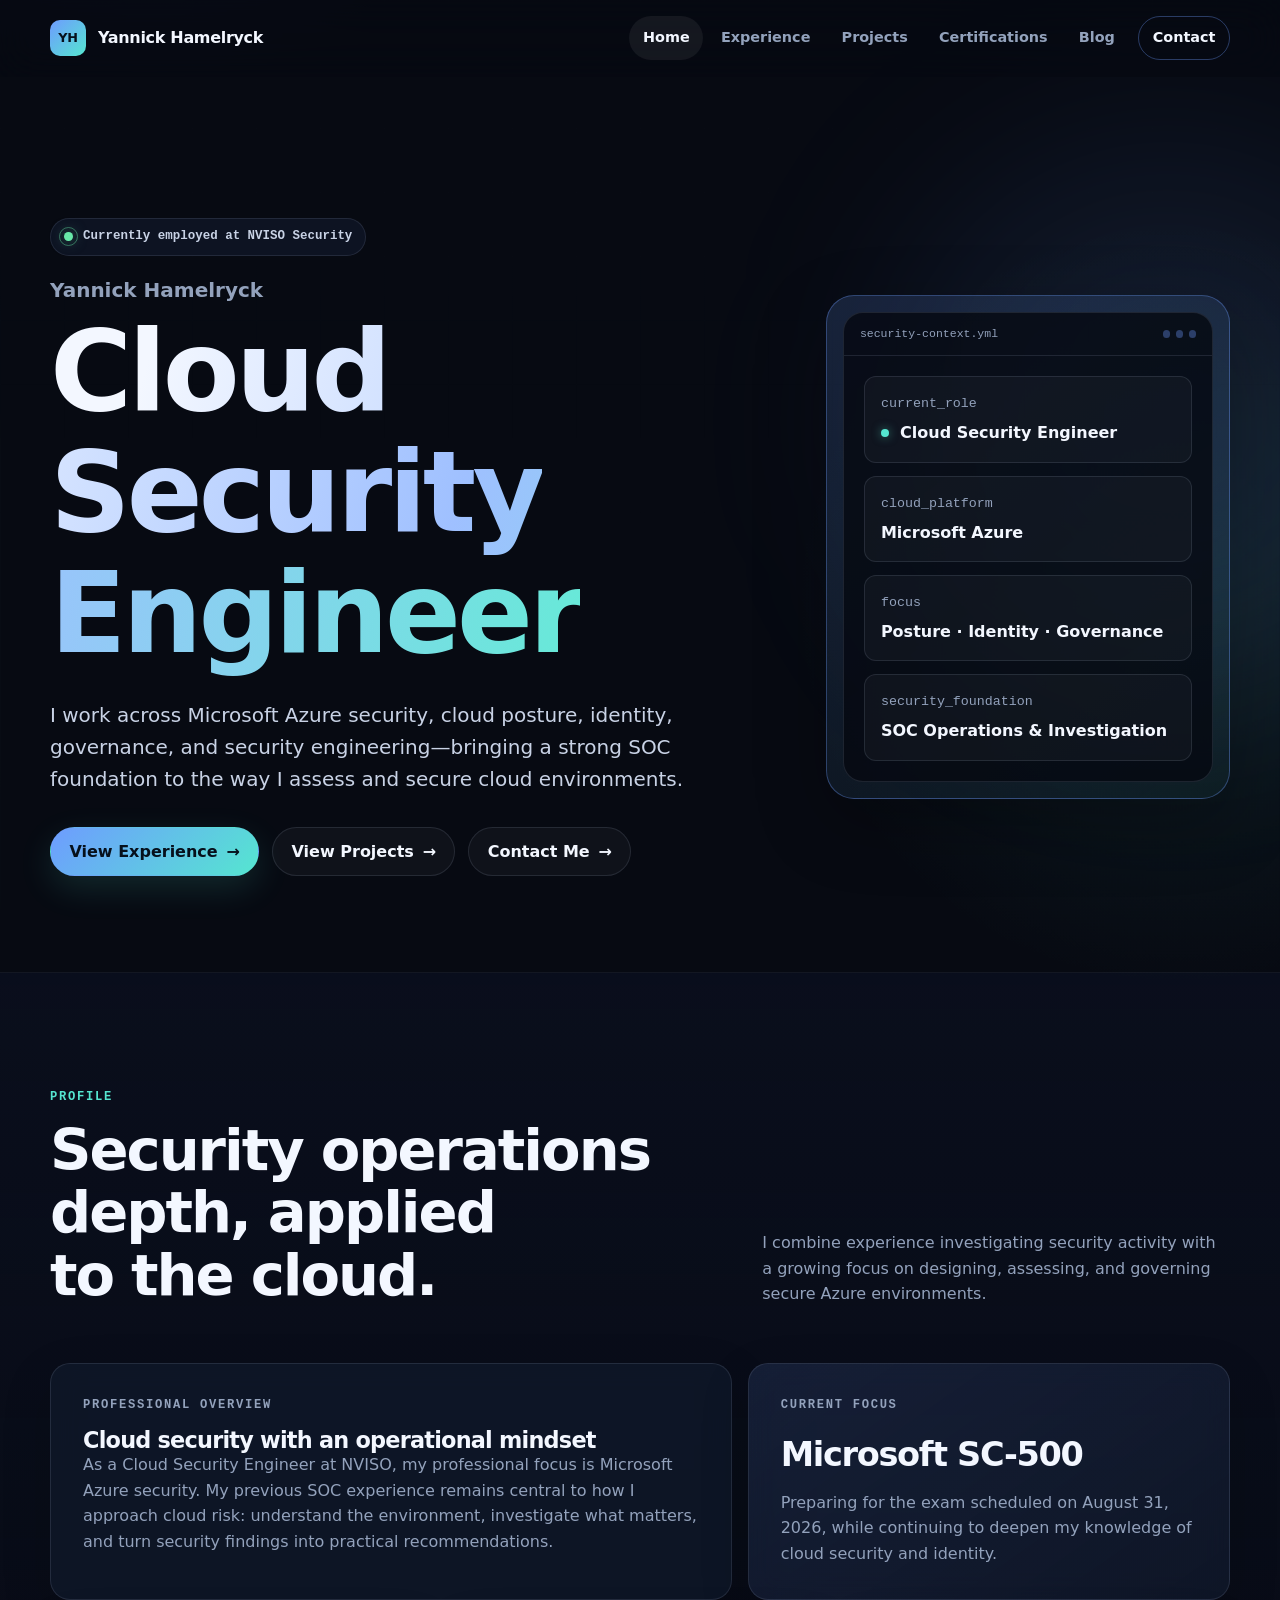
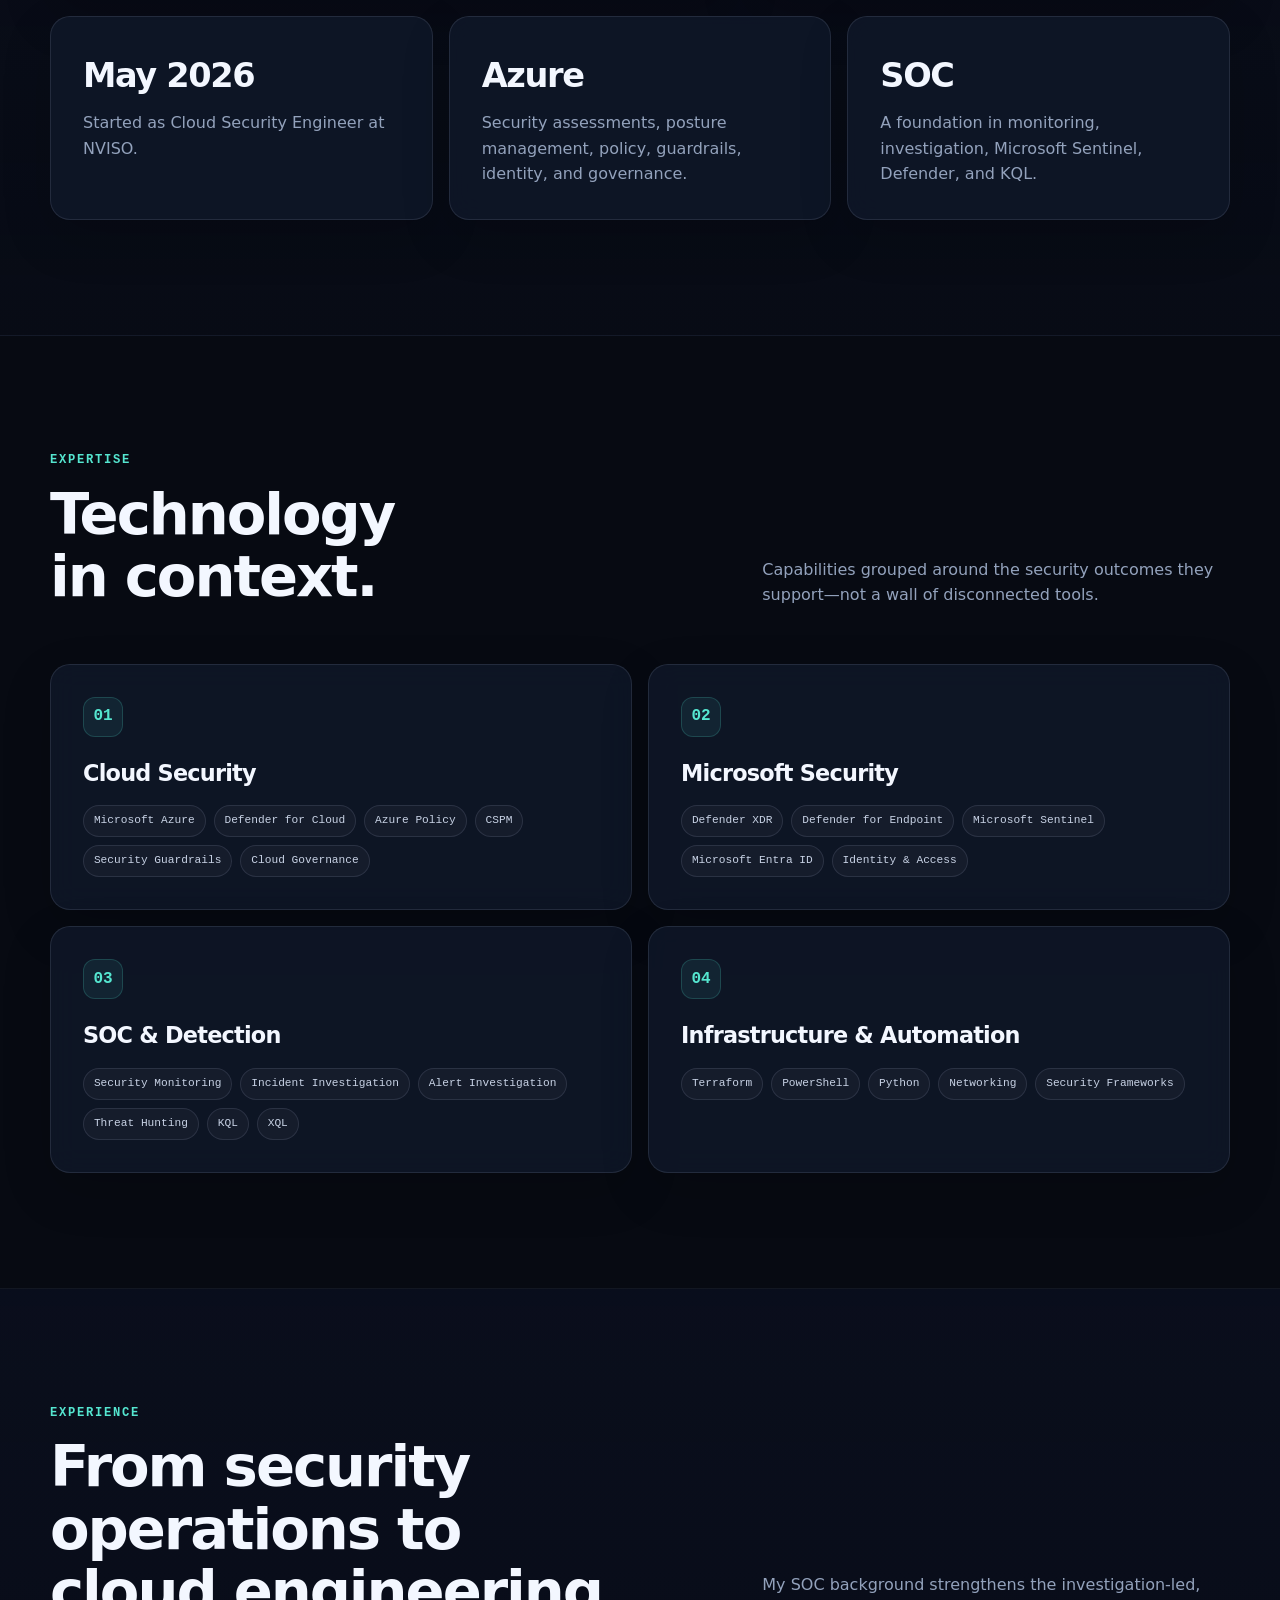
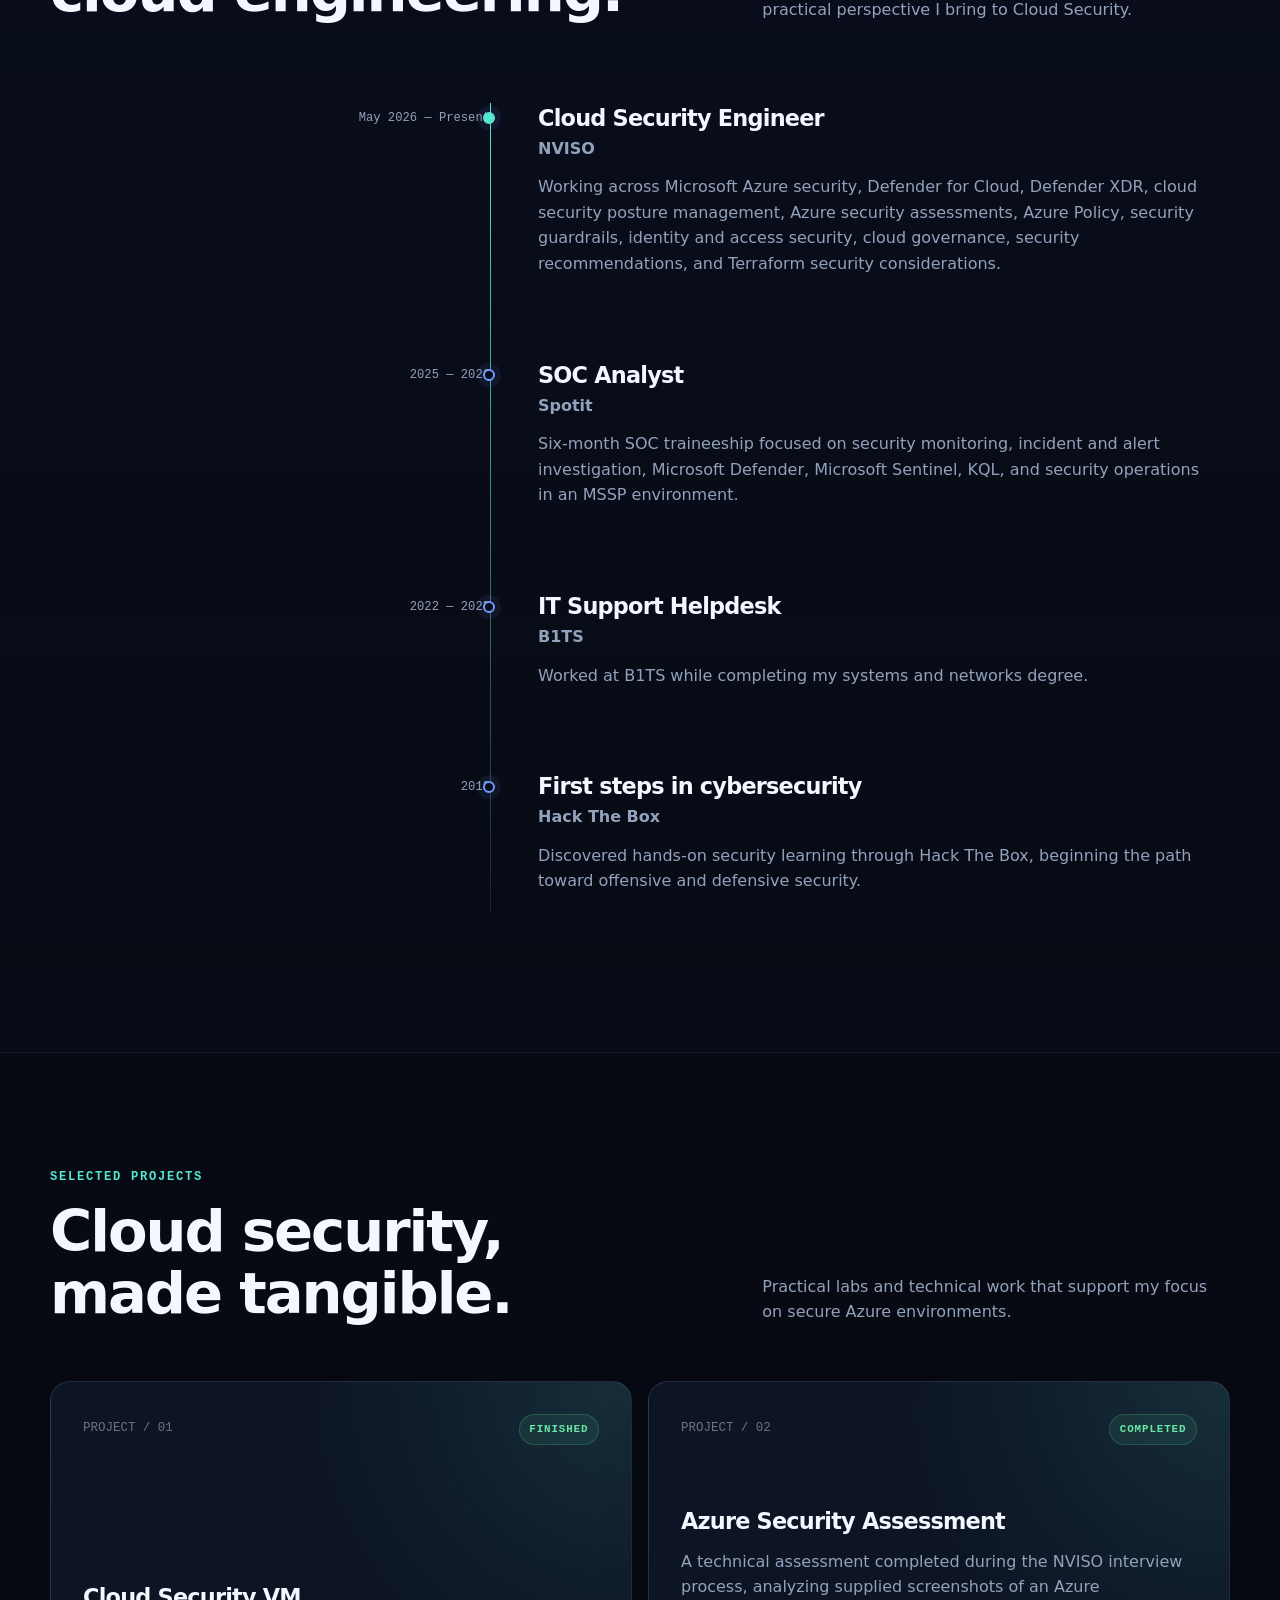
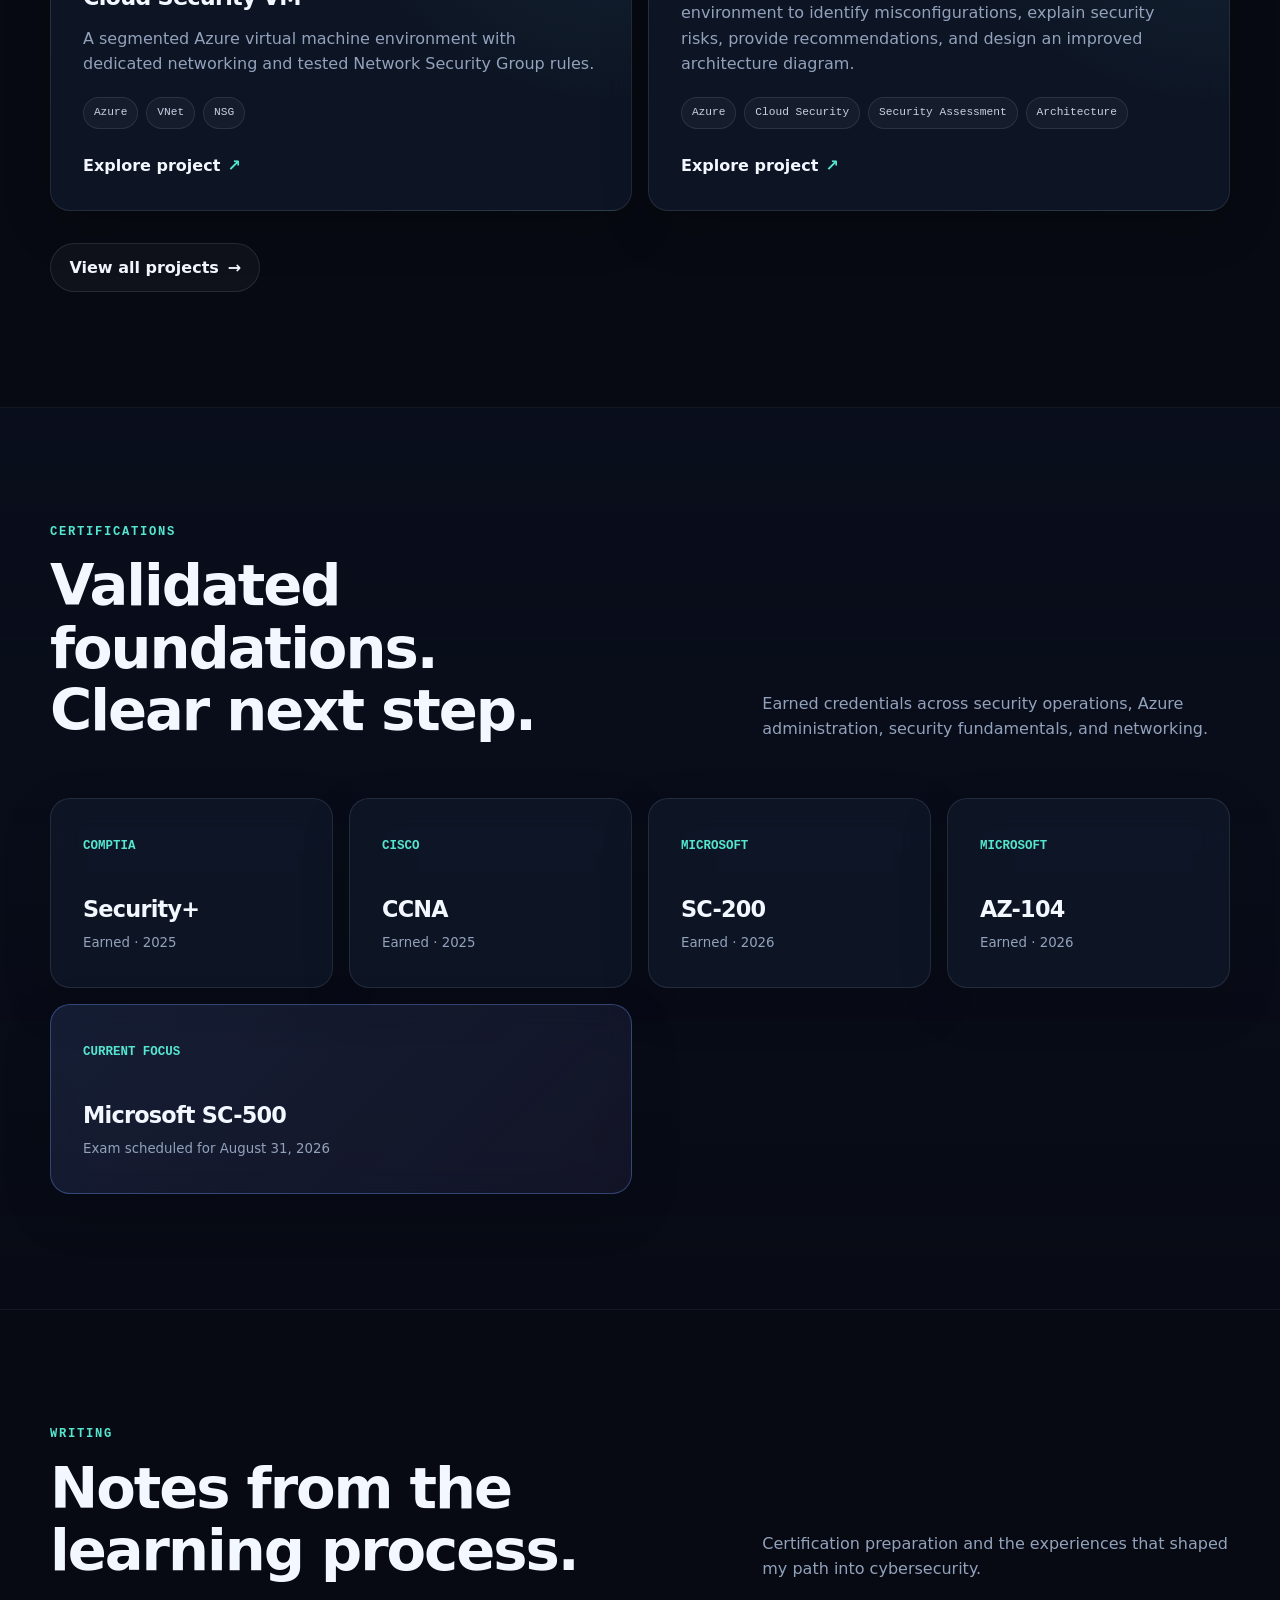
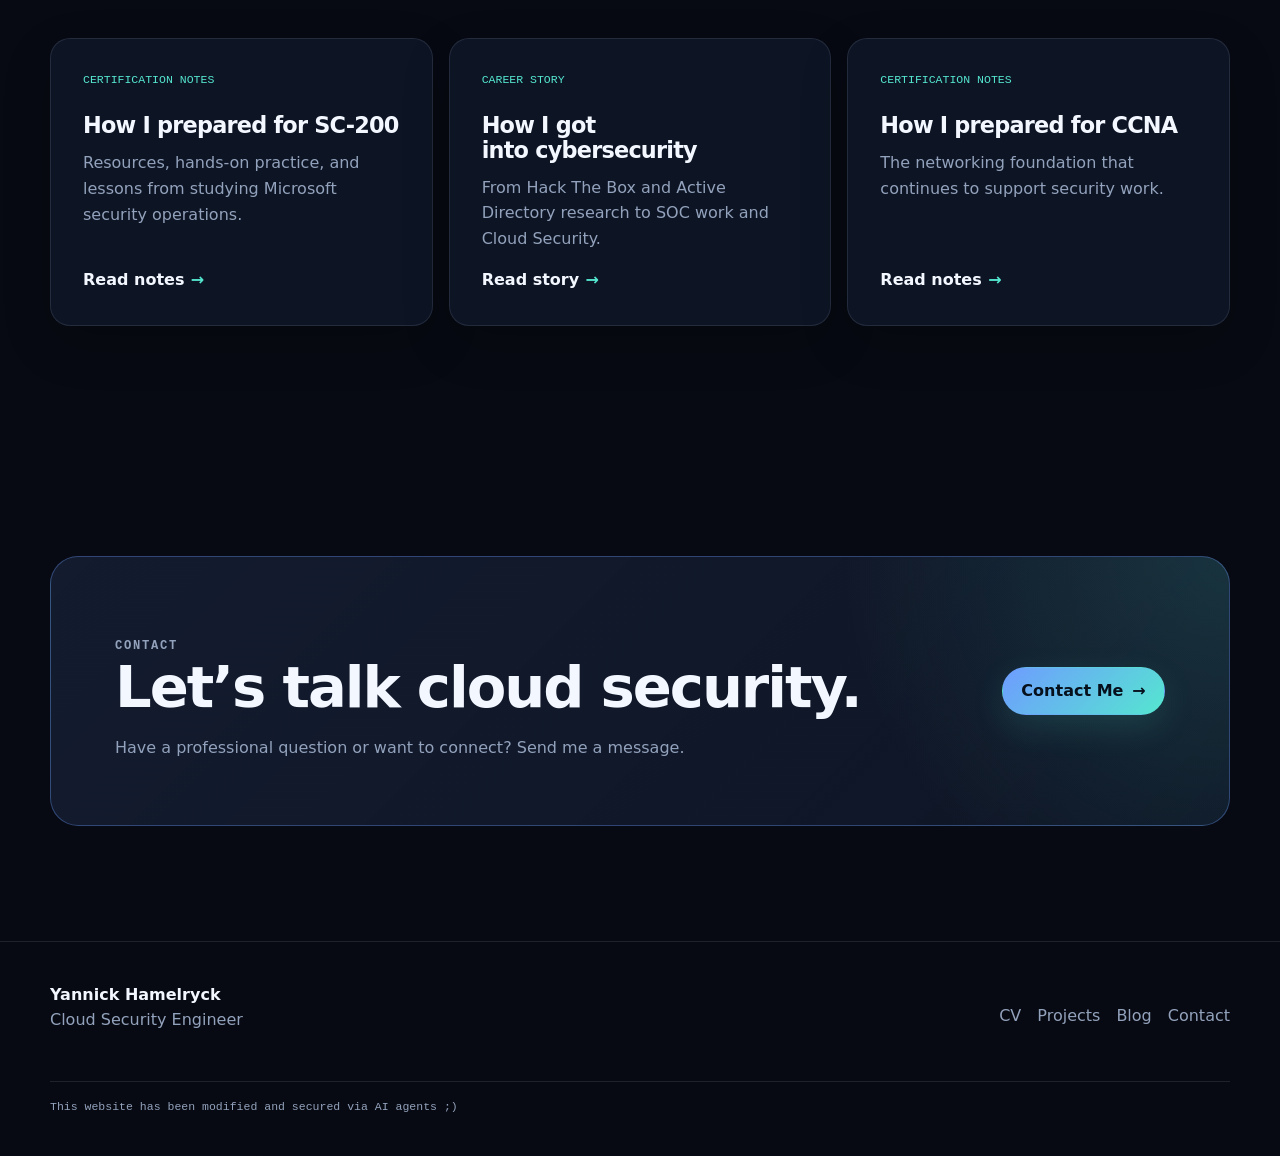
==== commit 6b7663d9: "Add cache busting for website assets" ====
--- a/index.html
+++ b/index.html
@@ -6,12 +6,12 @@
   <meta name="description" content="Yannick Hamelryck is a Cloud Security Engineer at NVISO working across Microsoft Azure security, cloud governance, identity, and security engineering.">
   <meta name="theme-color" content="#070a12">
   <title>Yannick Hamelryck | Cloud Security Engineer</title>
-  <link rel="stylesheet" href="style.css">
+  <link rel="stylesheet" href="style.css?v=20260819-1">
   <link rel="apple-touch-icon" sizes="180x180" href="/apple-touch-icon.png">
   <link rel="icon" type="image/png" sizes="32x32" href="/favicon-32x32.png">
   <link rel="icon" type="image/png" sizes="16x16" href="/favicon-16x16.png">
   <link rel="manifest" href="/site.webmanifest">
-  <script src="script.js" defer></script>
+  <script src="script.js?v=20260819-1" defer></script>
 </head>
 <body>
   <a class="skip-link" href="#main-content">Skip to content</a>
